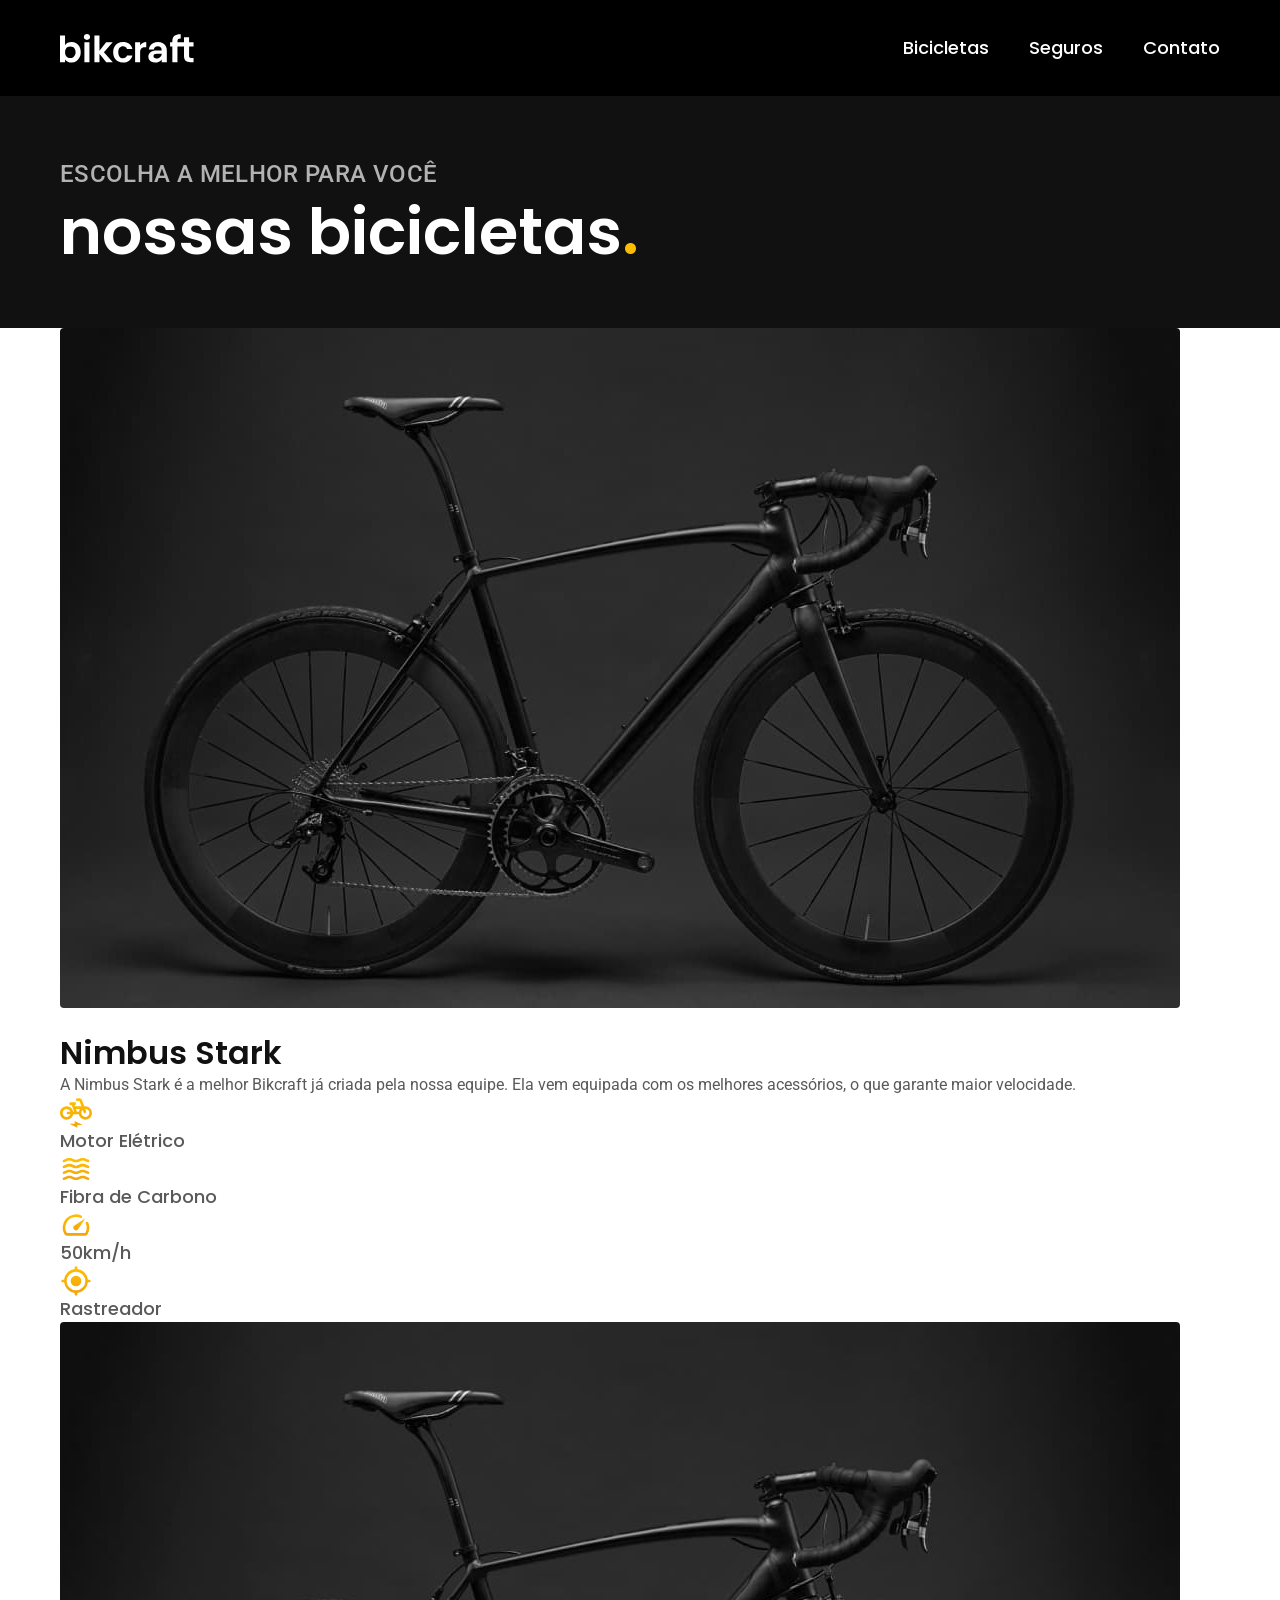
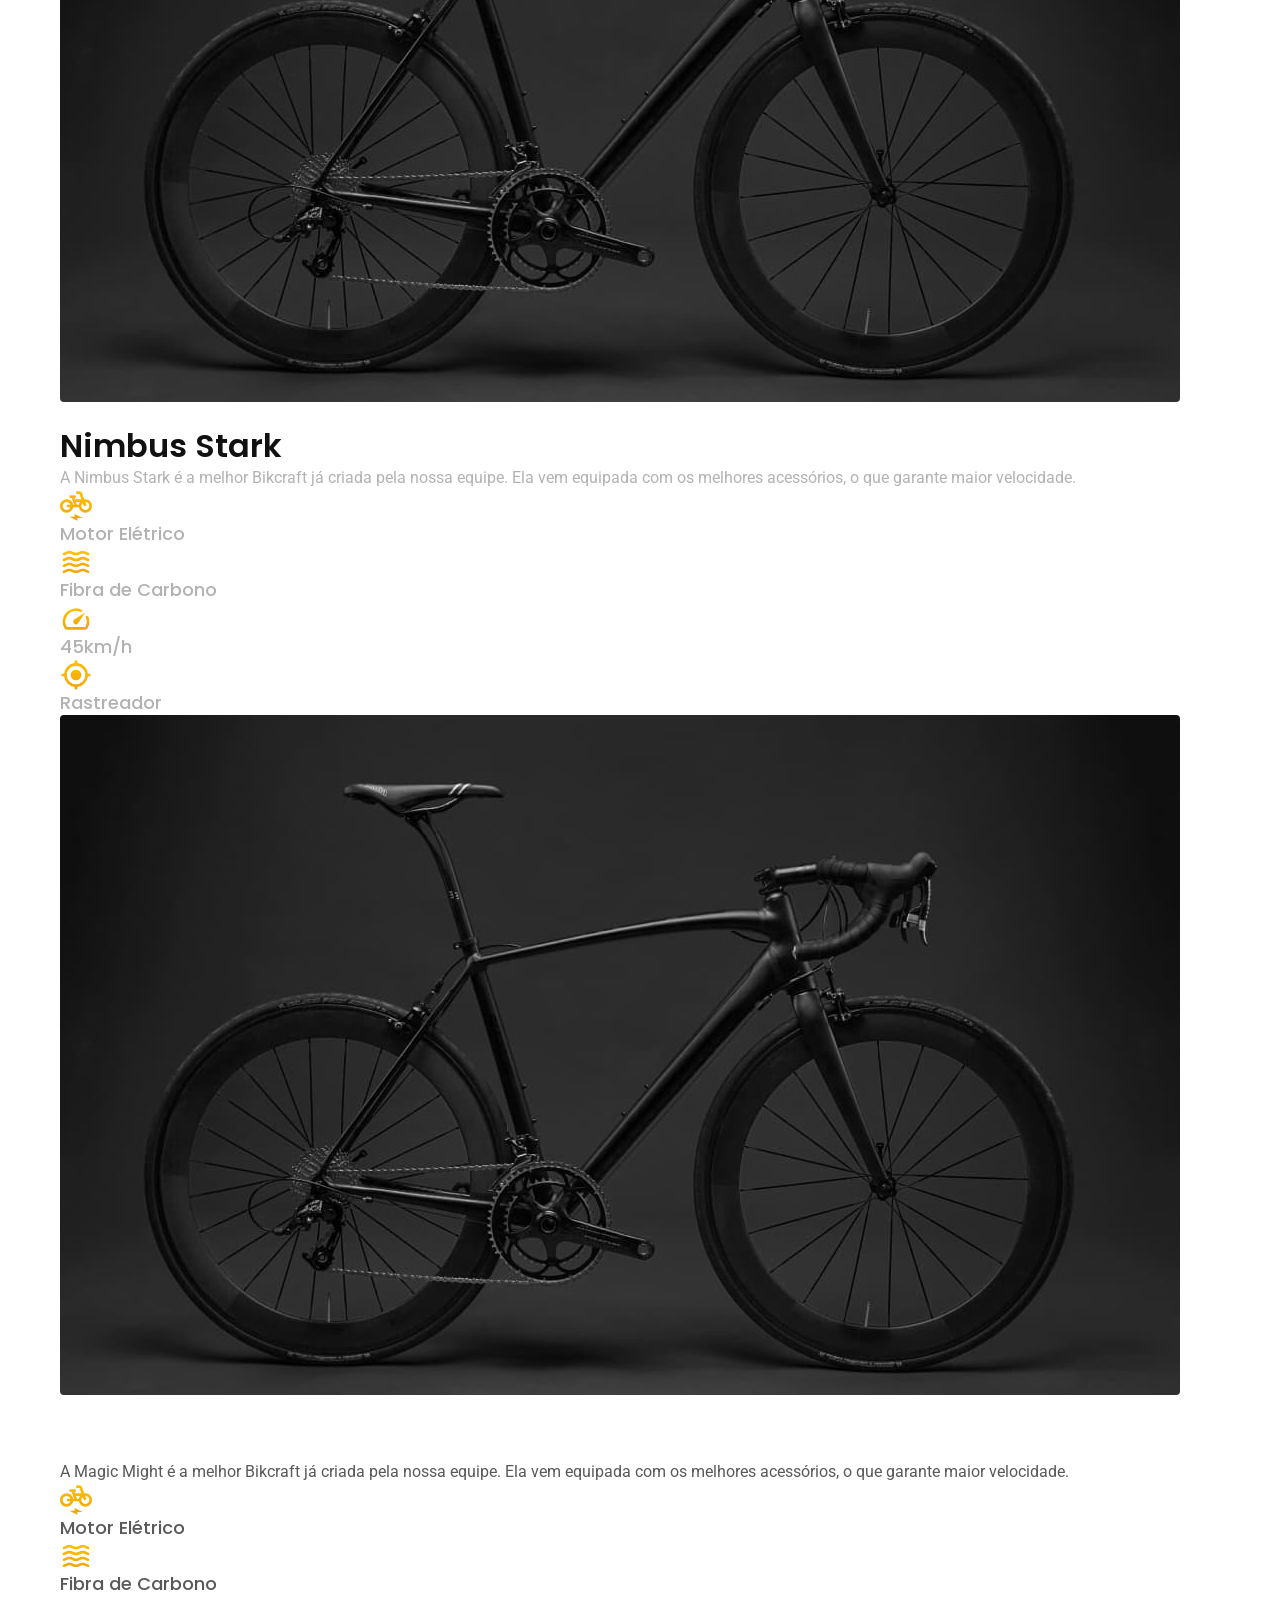
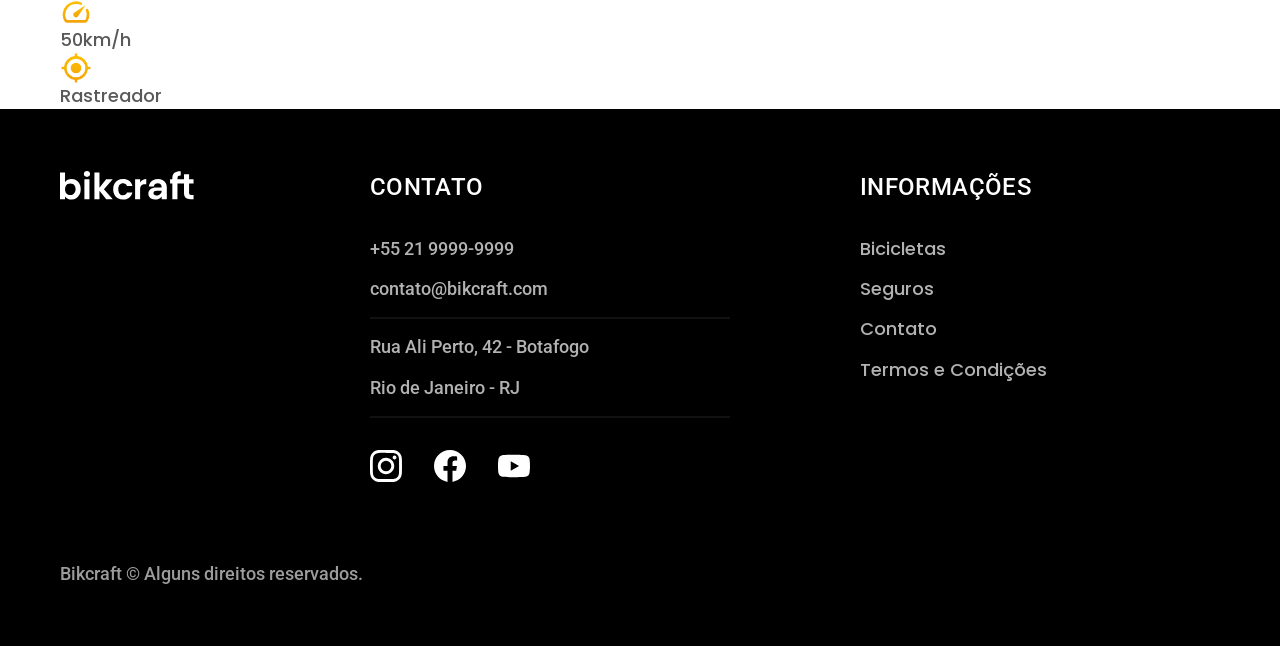
==== bicicletas.html @ 8b9e4944 "adjusted text" ====
<!DOCTYPE html>

<html lang="pt-br">

<head>
  <title>Bicicletas | Bikcraft</title>
  <meta name="viewport" content="width=device-width, initial-scale=1.0"><!-- para fazer o calculo da densidade de pixel para mobile-->
  <meta name="description" content="Bicicletas.">
  <meta charset="utf-8">
  <link rel="stylesheet" href="./css/style.css">

  <link rel="preconnect" href="https://fonts.googleapis.com">
  <link rel="preconnect" href="https://fonts.gstatic.com" crossorigin>
  <link href="https://fonts.googleapis.com/css2?family=Merriweather:ital,opsz,wght@0,18..144,900;1,18..144,900&family=Poppins:wght@400;600&family=Roboto:ital,wght@0,100..900;1,100..900&display=swap" rel="stylesheet">
</head>

<body id="bicicletas">
  <header class="header-bg">
    <div class="header container">
      <a href="./">
        <img src="./img/bikcraft.svg" alt="Bikcraft">
      </a>
      <nav aria-label="primaria">
        <ul class="header-menu font-1-m cor-0">
          <li><a href="./bicicletas.html">Bicicletas</a></li>
          <li><a href="./seguros.html">Seguros</a></li>
          <li><a href="./contato.html">Contato</a></li>
        </ul>
      </nav>
    </div>
  </header>

  <main>
    <div class="titulo-bg">
      <div class="titulo container">
        <p class="font-2-l-b cor-5">Escolha a melhor para você</p>
        <h1 class="font-1-xxl cor-0">nossas bicicletas<span class="cor-p1">.</span></h1>
      </div>
    </div>

    <div class="bicicletas-bg">
      <div class="bicicletas container">
        <div class="bicicletas-imagem">
          <img src="./img/bicicletas/nimbus.jpg" alt="Bicicleta preta">
          <span class="font-2-m cor-0">R$ 4999</span>
        </div>

        <div class="bicicletas-conteudo">
          <h2 class="font-1-xl">Nimbus Stark</h2>
          <p class="font-2-s cor-8">A Nimbus Stark é a melhor Bikcraft já criada pela nossa equipe. Ela vem equipada com os melhores acessórios, o que garante maior velocidade.</p>
          <ul class="font-1-m cor-8">
            <li><img src="./img/icones/eletrica.svg" alt="">Motor Elétrico</li>
            <li><img src="./img/icones/carbono.svg" alt="">Fibra de Carbono</li>
            <li><img src="./img/icones/velocidade.svg" alt="">50km/h</li>
            <li><img src="./img/icones/rastreador.svg" alt="">Rastreador</li>
          </ul>
        </div>
      </div>
    </div>

    <div class="bicicletas-bg">
      <div class="bicicletas container">
        <div class="bicicletas-imagem">
          <img src="./img/bicicletas/nimbus.jpg" alt="Bicicleta preta">
          <span class="font-2-m cor-0">R$ 4999</span>
        </div>

        <div class="bicicletas-conteudo">
          <h2 class="font-1-xl">Nimbus Stark</h2>
          <p class="font-2-s cor-5">A Nimbus Stark é a melhor Bikcraft já criada pela nossa equipe. Ela vem equipada com os melhores acessórios, o que garante maior velocidade.</p>
          <ul class="font-1-m cor-5">
            <li><img src="./img/icones/eletrica.svg" alt="">Motor Elétrico</li>
            <li><img src="./img/icones/carbono.svg" alt="">Fibra de Carbono</li>
            <li><img src="./img/icones/velocidade.svg" alt="">45km/h</li>
            <li><img src="./img/icones/rastreador.svg" alt="">Rastreador</li>
          </ul>
        </div>
      </div>
    </div>

    <div class="bicicletas-bg">
      <div class="bicicletas container">
        <div class="bicicletas-imagem">
          <img src="./img/bicicletas/nimbus.jpg" alt="Bicicleta preta">
          <span class="font-2-m cor-0">R$ 4999</span>
        </div>

        <div class="bicicletas-conteudo">
          <h2 class="font-1-xl cor-0">Magic Might</h2>
          <p class="font-2-s cor-8">A Magic Might é a melhor Bikcraft já criada pela nossa equipe. Ela vem equipada com os melhores acessórios, o que garante maior velocidade.</p>
          <ul class="font-1-m cor-8">
            <li><img src="./img/icones/eletrica.svg" alt="">Motor Elétrico</li>
            <li><img src="./img/icones/carbono.svg" alt="">Fibra de Carbono</li>
            <li><img src="./img/icones/velocidade.svg" alt="">50km/h</li>
            <li><img src="./img/icones/rastreador.svg" alt="">Rastreador</li>
          </ul>
        </div>
      </div>
    </div>
  </main>

  <footer class="footer-bg">
    <div class="footer container">
      <img src="./img/bikcraft.svg" alt="Bikcraft">
      <div class="footer-contato">
        <h3 class="font-2-l-b cor-0">Contato</h3>
        <ul class="font-2-m cor-5">
          <li><a href="tel:+552199999999">+55 21 9999-9999</a></li>
          <li><a href="mailto:contato@bikcraft.com">contato@bikcraft.com</a></li>
          <li>Rua Ali Perto, 42 - Botafogo</li>
          <li>Rio de Janeiro - RJ</li>
        </ul>
        <div class="footer-redes">
          <a href="./">
            <img src="./img/redes/instagram.svg" alt="instagram">
          </a>
          <a href="./">
            <img src="./img/redes/facebook.svg" alt="facebook">
          </a>
          <a href="./">
            <img src="./img/redes/youtube.svg" alt="youtube">
          </a>
        </div>
      </div>
      <div class="footer-informacoes">
        <h3 class="font-2-l-b cor-0">Informações</h3>
        <nav>
          <ul class="font-1-m cor-5">
            <li><a href="./bicicletas.html">Bicicletas</a></li>
            <li><a href="./seguros.html">Seguros</a></li>
            <li><a href="./contato.html">Contato</a></li>
            <li><a href="./termos.html">Termos e Condições</a></li>
          </ul>
        </nav>
      </div>
      <p class="footer-copy font-2-m cor-6">Bikcraft © Alguns direitos reservados.</p>
    </div>
  </footer>
</body>

</html>
---- css/style.css ----
@import "./global/global.css";
@import "./global/utility/tipografia.css";
@import "./global/utility/cores.css";
@import "./global/header.css";
@import "./global/footer.css";

@import "./global/utility/componentes.css";

@import "./home/introducao.css";
@import "./home/tecnologia.css";
@import "./home/parceiros.css";
@import "./home/depoimento.css";

@import "./bicicletas/bicicletas-lista.css";

@import "./seguros/seguros.css";

@import "./termos/termos.css";
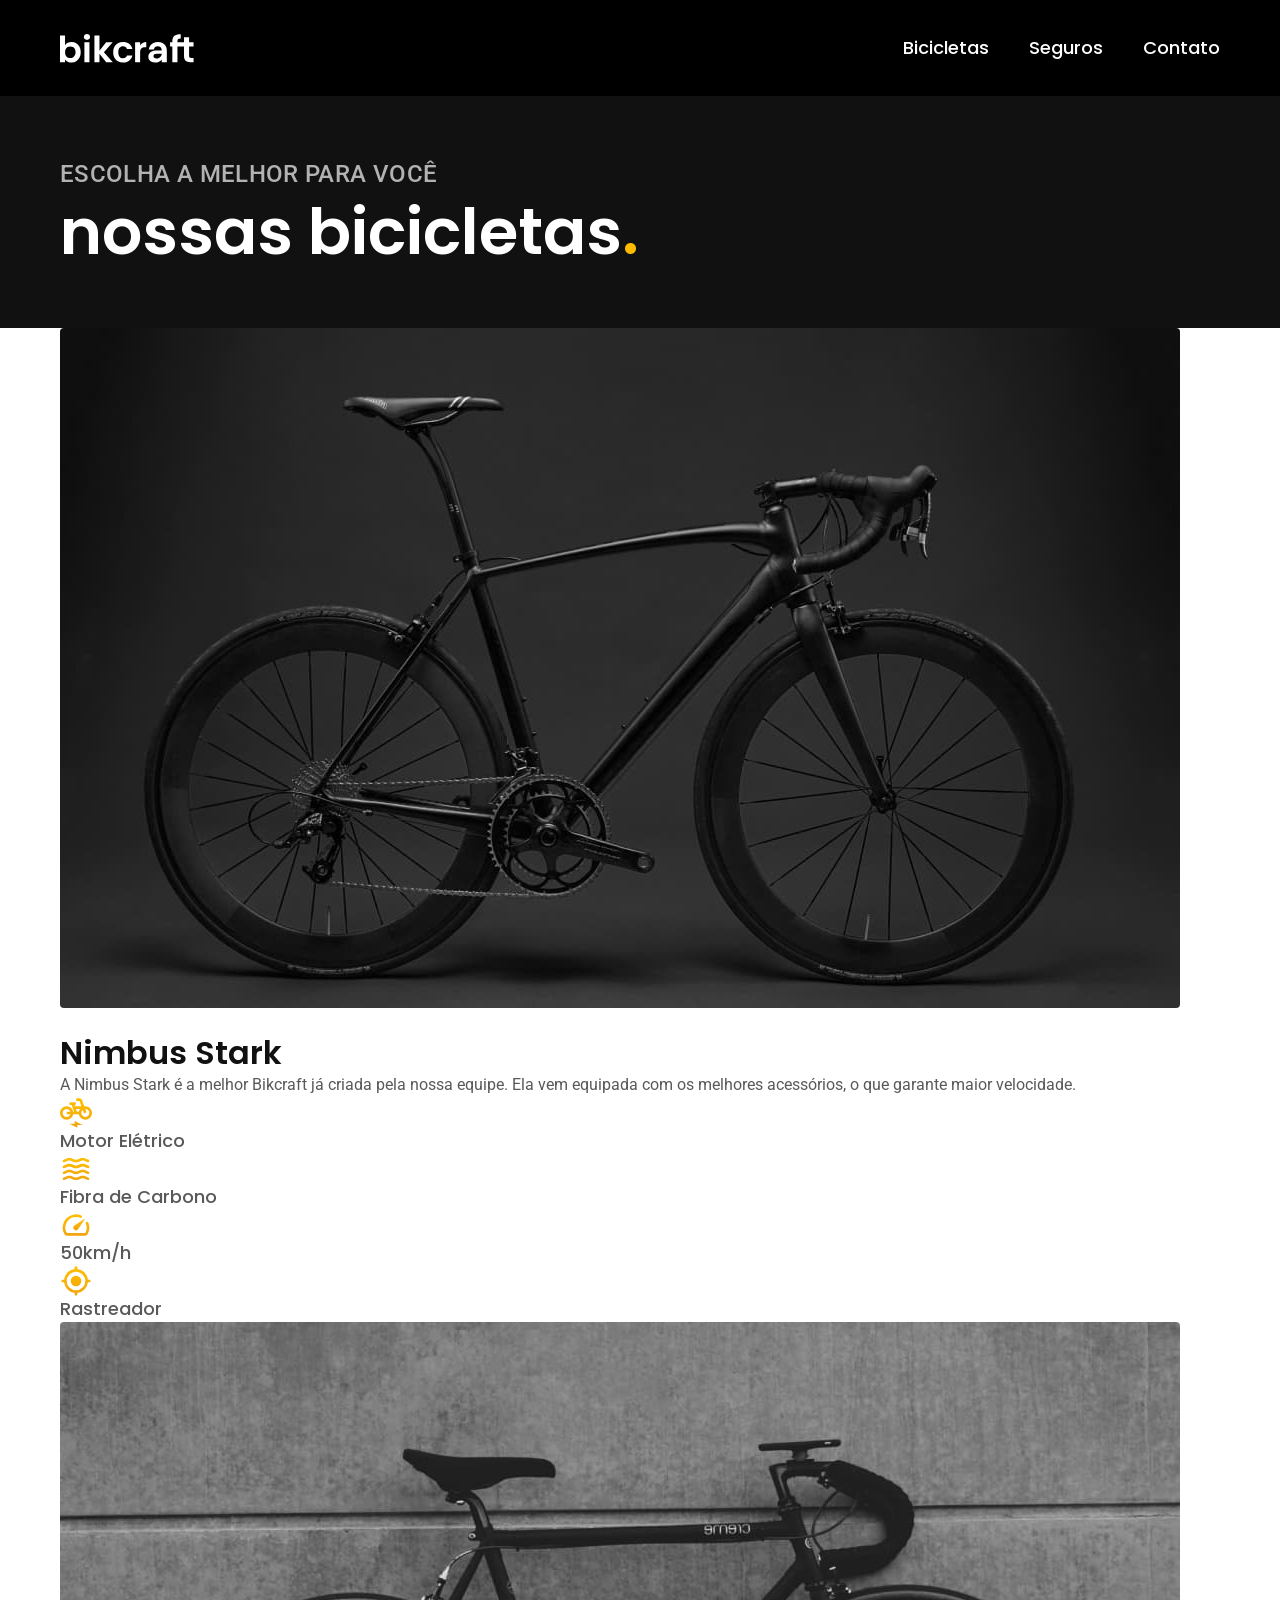
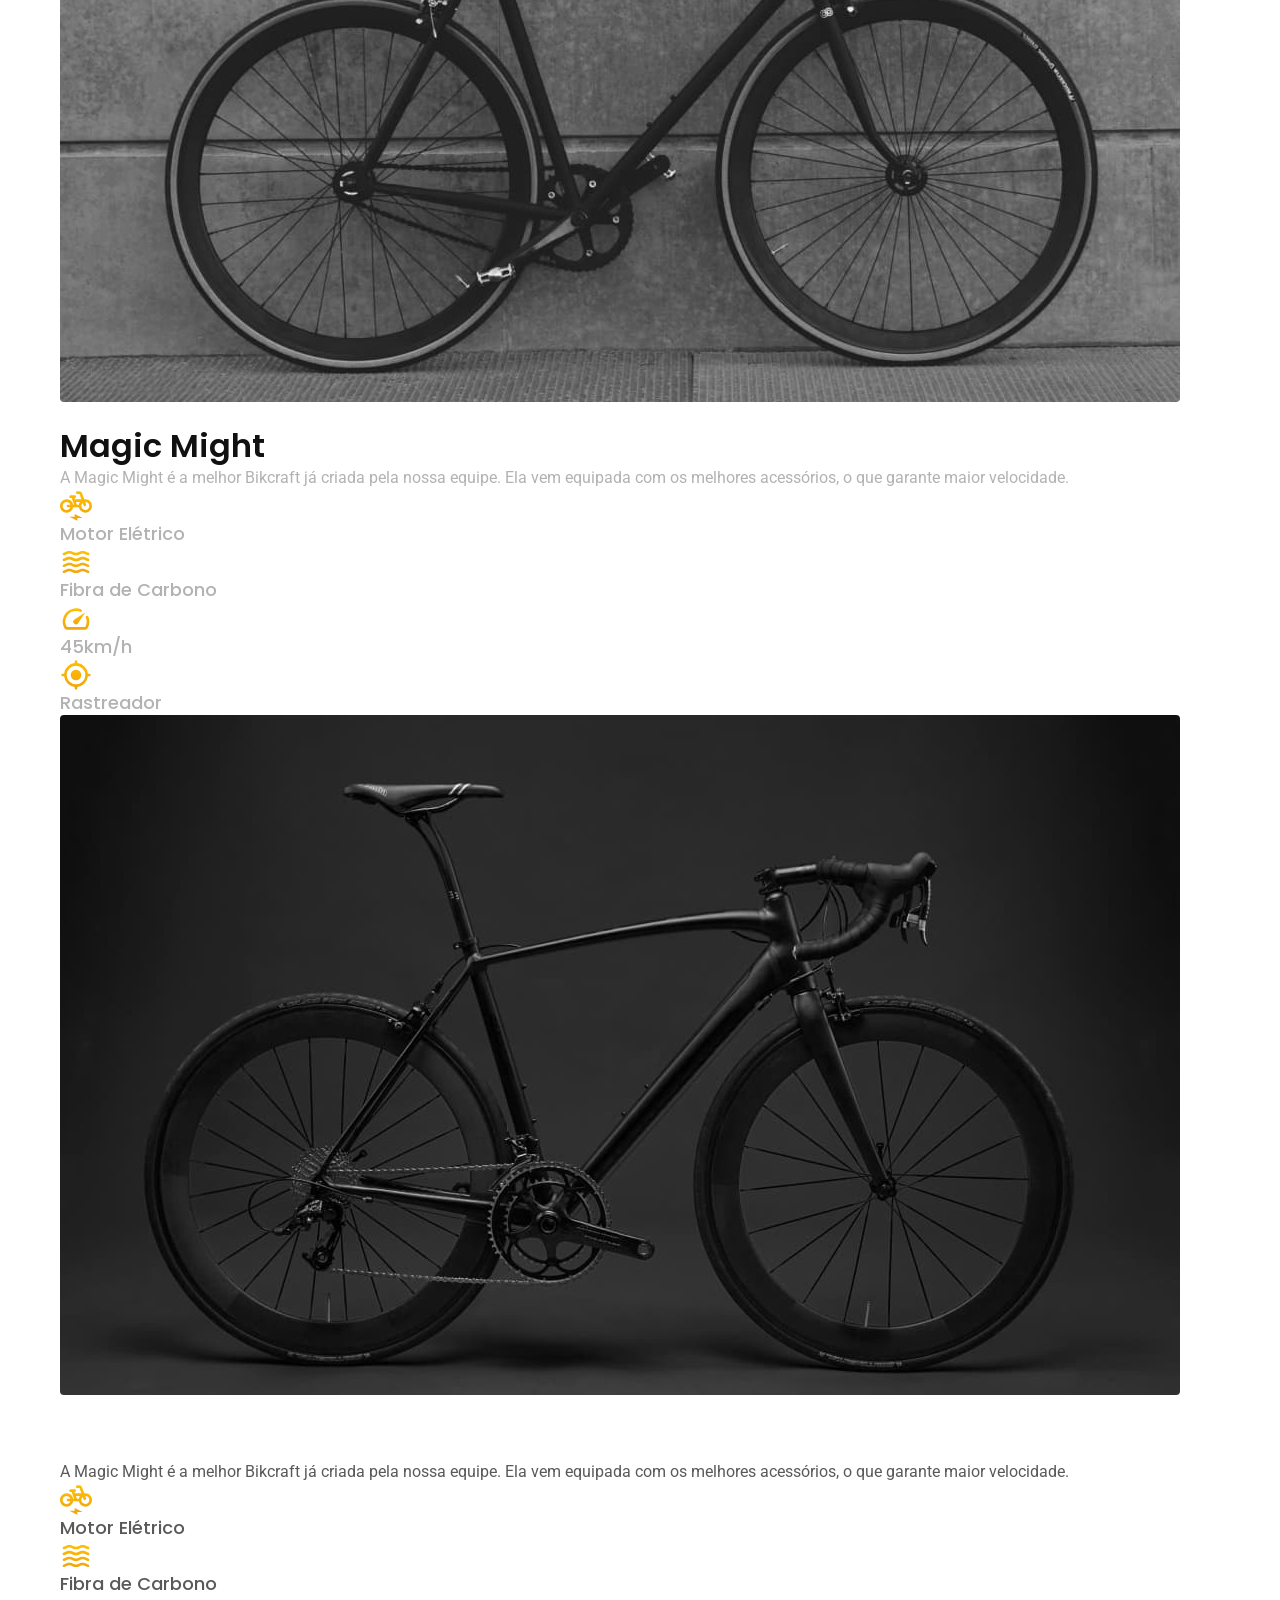
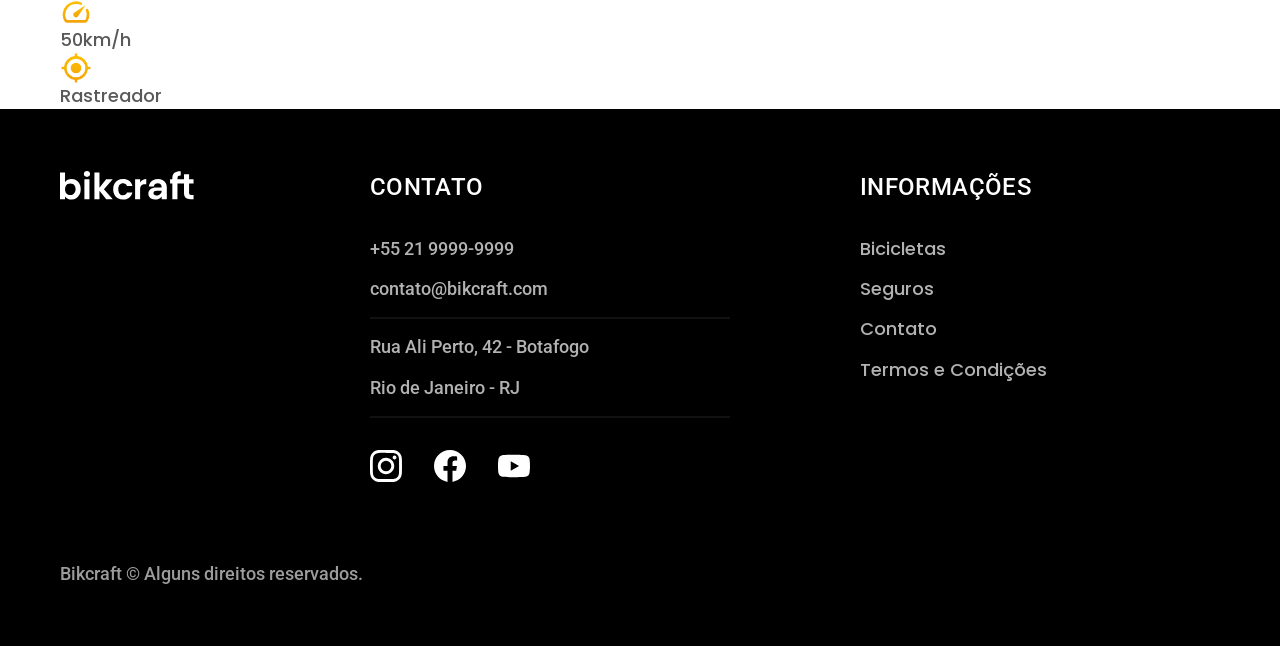
==== commit c1944427: "adjusted text" ====
--- a/bicicletas.html
+++ b/bicicletas.html
@@ -61,13 +61,13 @@
     <div class="bicicletas-bg">
       <div class="bicicletas container">
         <div class="bicicletas-imagem">
-          <img src="./img/bicicletas/nimbus.jpg" alt="Bicicleta preta">
+          <img src="./img/bicicletas/magic.jpg" alt="Bicicleta preta">
           <span class="font-2-m cor-0">R$ 4999</span>
         </div>
 
         <div class="bicicletas-conteudo">
-          <h2 class="font-1-xl">Nimbus Stark</h2>
-          <p class="font-2-s cor-5">A Nimbus Stark é a melhor Bikcraft já criada pela nossa equipe. Ela vem equipada com os melhores acessórios, o que garante maior velocidade.</p>
+          <h2 class="font-1-xl">Magic Might</h2>
+          <p class="font-2-s cor-5">A Magic Might é a melhor Bikcraft já criada pela nossa equipe. Ela vem equipada com os melhores acessórios, o que garante maior velocidade.</p>
           <ul class="font-1-m cor-5">
             <li><img src="./img/icones/eletrica.svg" alt="">Motor Elétrico</li>
             <li><img src="./img/icones/carbono.svg" alt="">Fibra de Carbono</li>
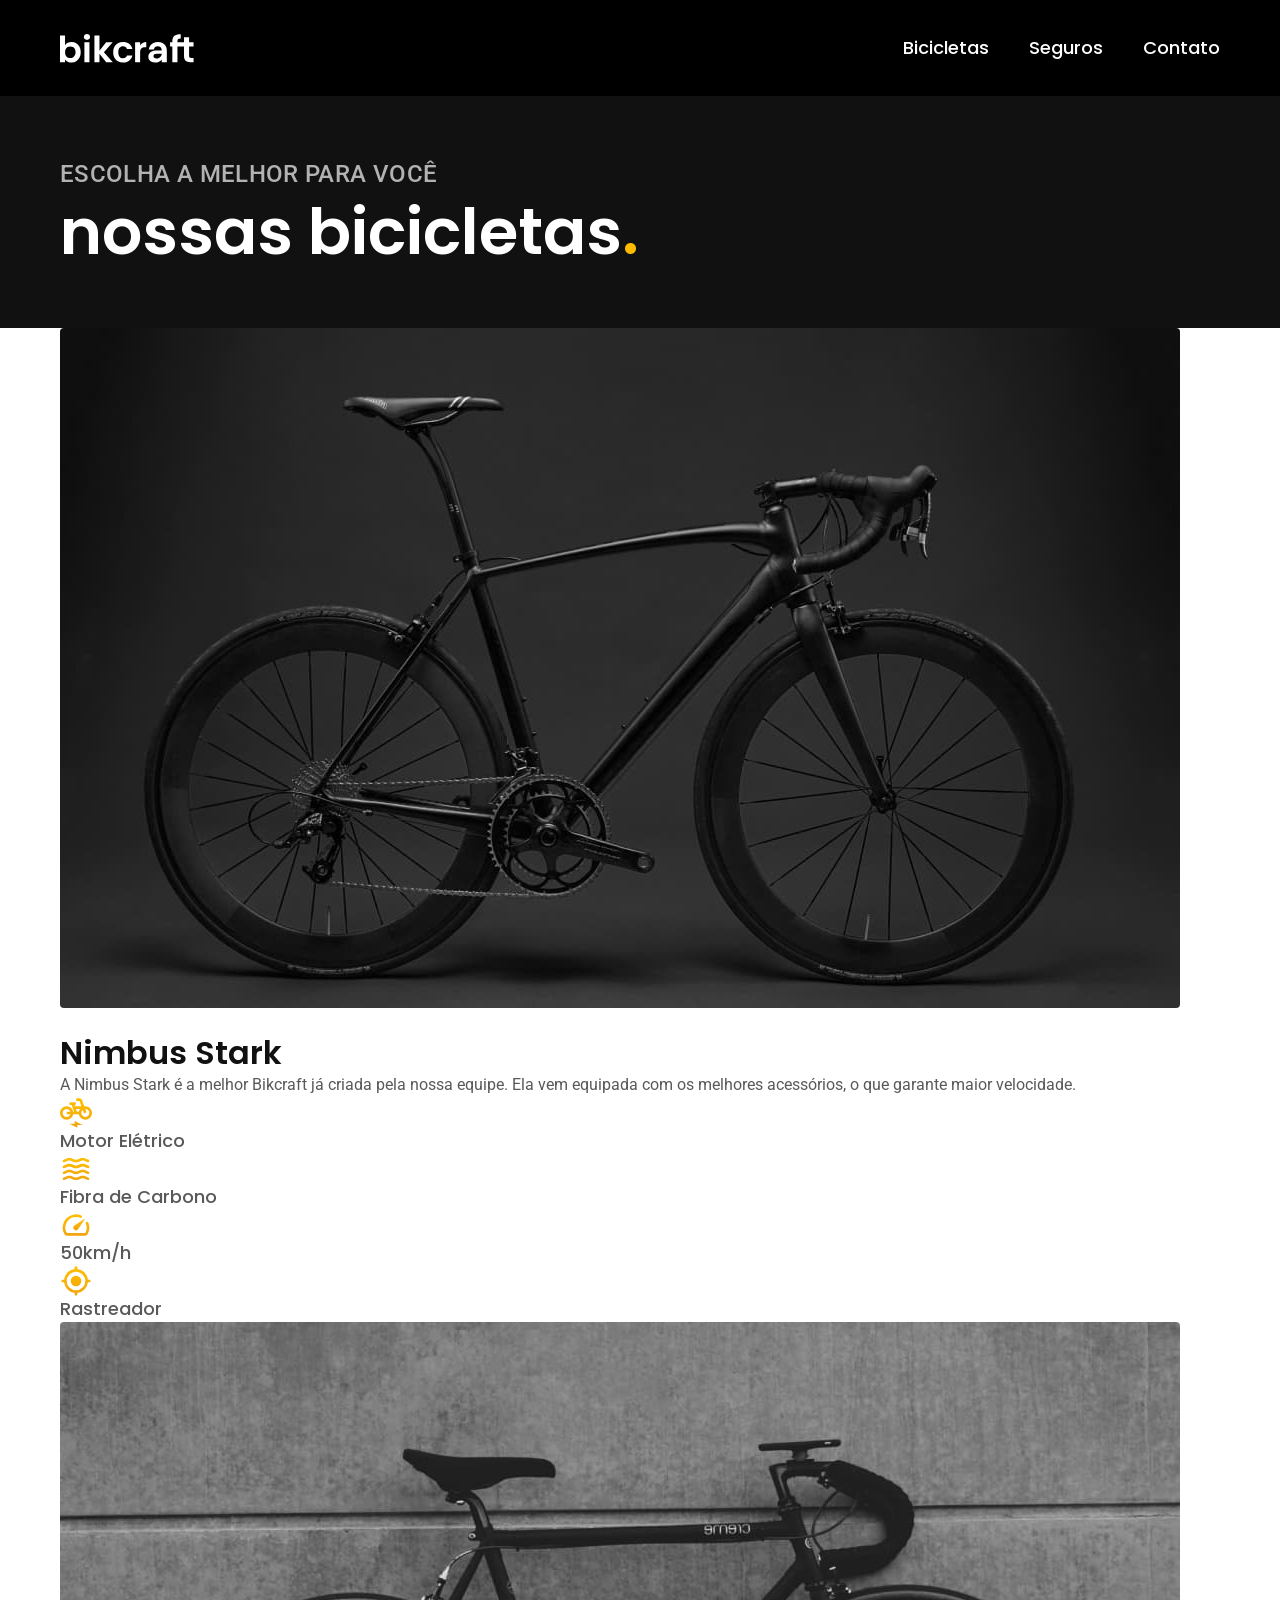
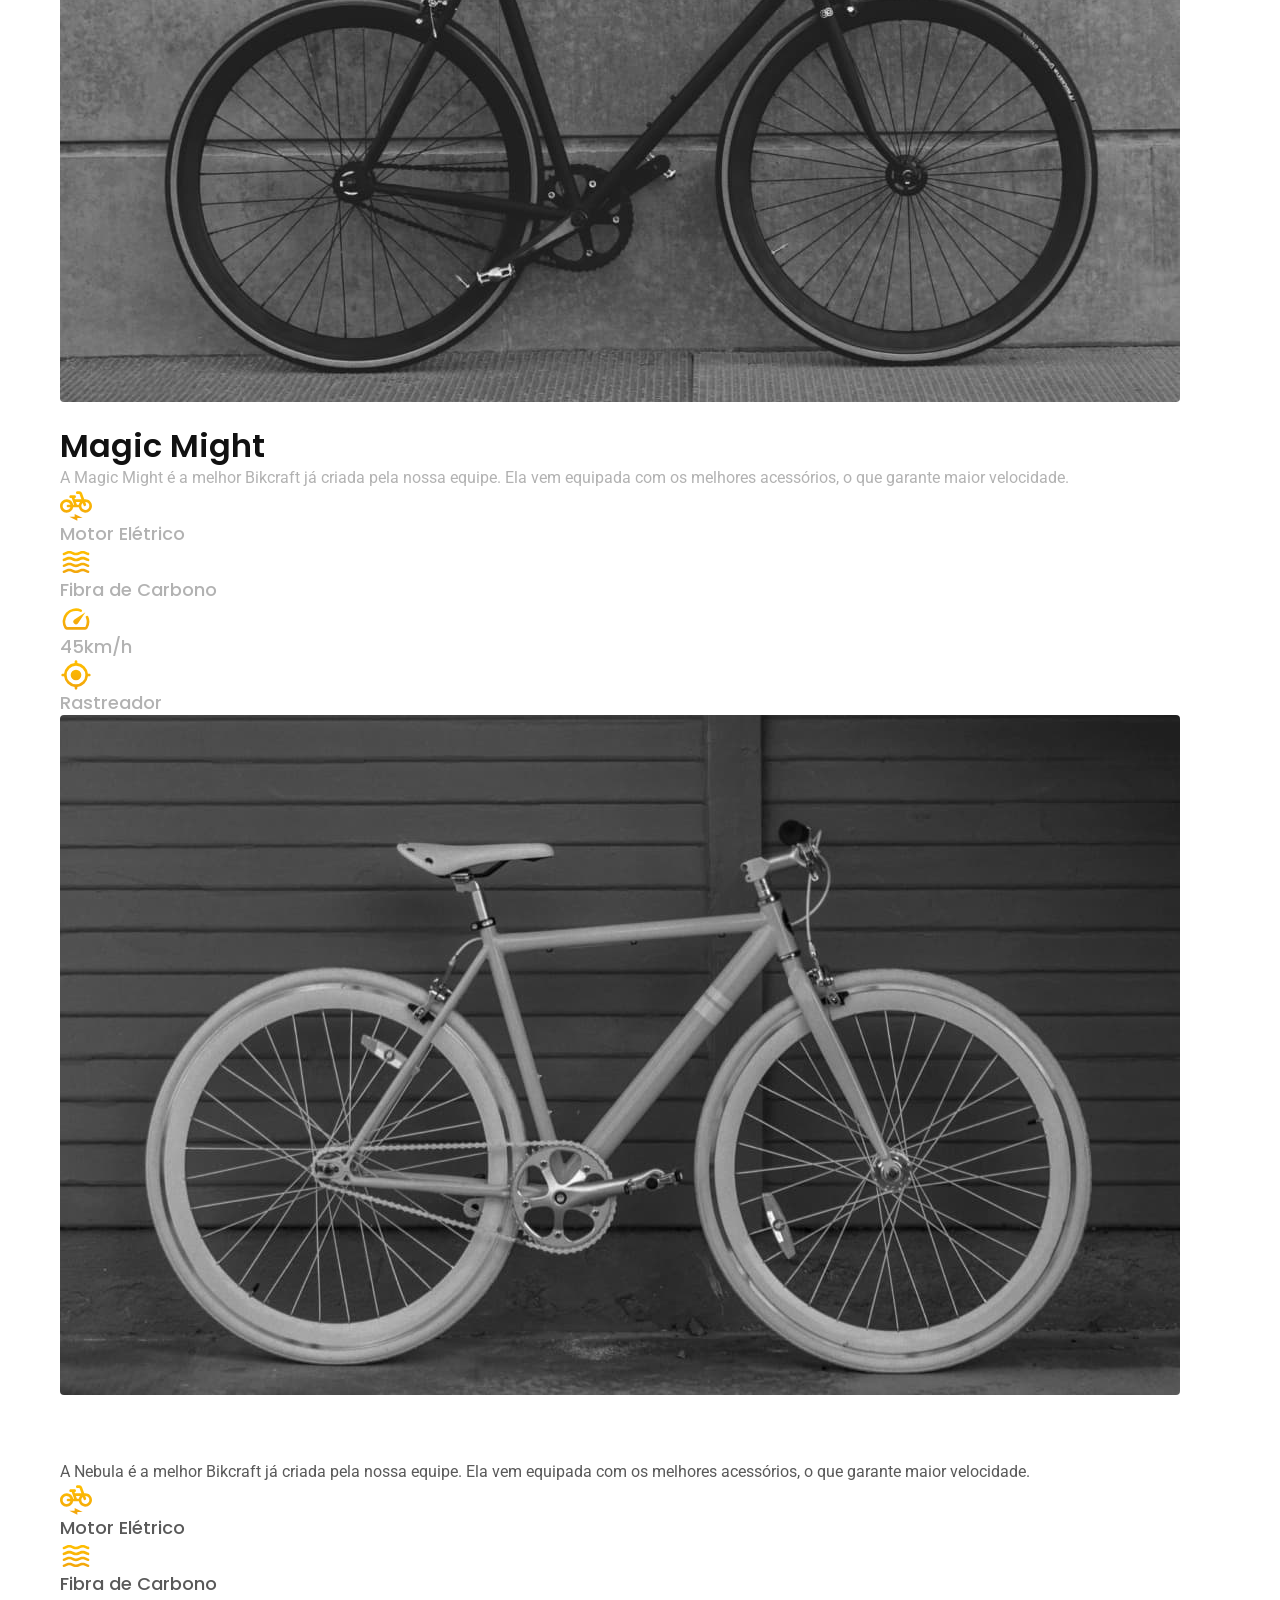
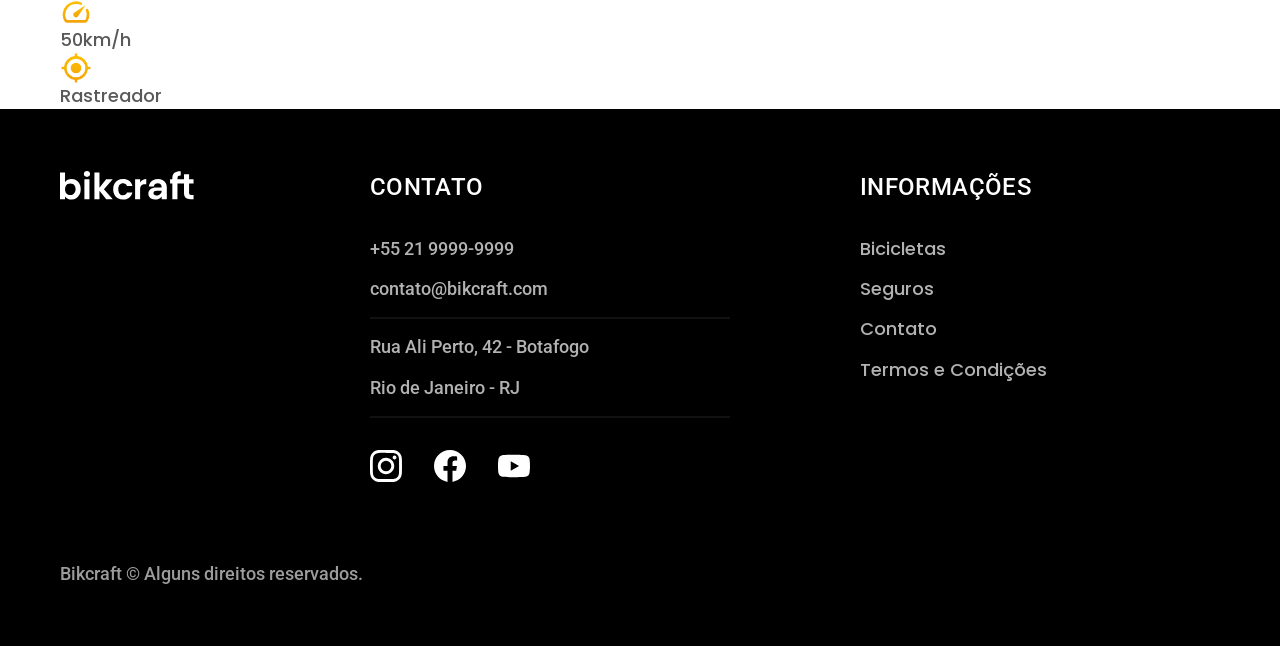
==== commit 931ca01e: "adjusted text" ====
--- a/bicicletas.html
+++ b/bicicletas.html
@@ -81,13 +81,13 @@
     <div class="bicicletas-bg">
       <div class="bicicletas container">
         <div class="bicicletas-imagem">
-          <img src="./img/bicicletas/nimbus.jpg" alt="Bicicleta preta">
+          <img src="./img/bicicletas/nebula.jpg" alt="Bicicleta preta">
           <span class="font-2-m cor-0">R$ 4999</span>
         </div>
 
         <div class="bicicletas-conteudo">
-          <h2 class="font-1-xl cor-0">Magic Might</h2>
-          <p class="font-2-s cor-8">A Magic Might é a melhor Bikcraft já criada pela nossa equipe. Ela vem equipada com os melhores acessórios, o que garante maior velocidade.</p>
+          <h2 class="font-1-xl cor-0">Nebula</h2>
+          <p class="font-2-s cor-8">A Nebula é a melhor Bikcraft já criada pela nossa equipe. Ela vem equipada com os melhores acessórios, o que garante maior velocidade.</p>
           <ul class="font-1-m cor-8">
             <li><img src="./img/icones/eletrica.svg" alt="">Motor Elétrico</li>
             <li><img src="./img/icones/carbono.svg" alt="">Fibra de Carbono</li>
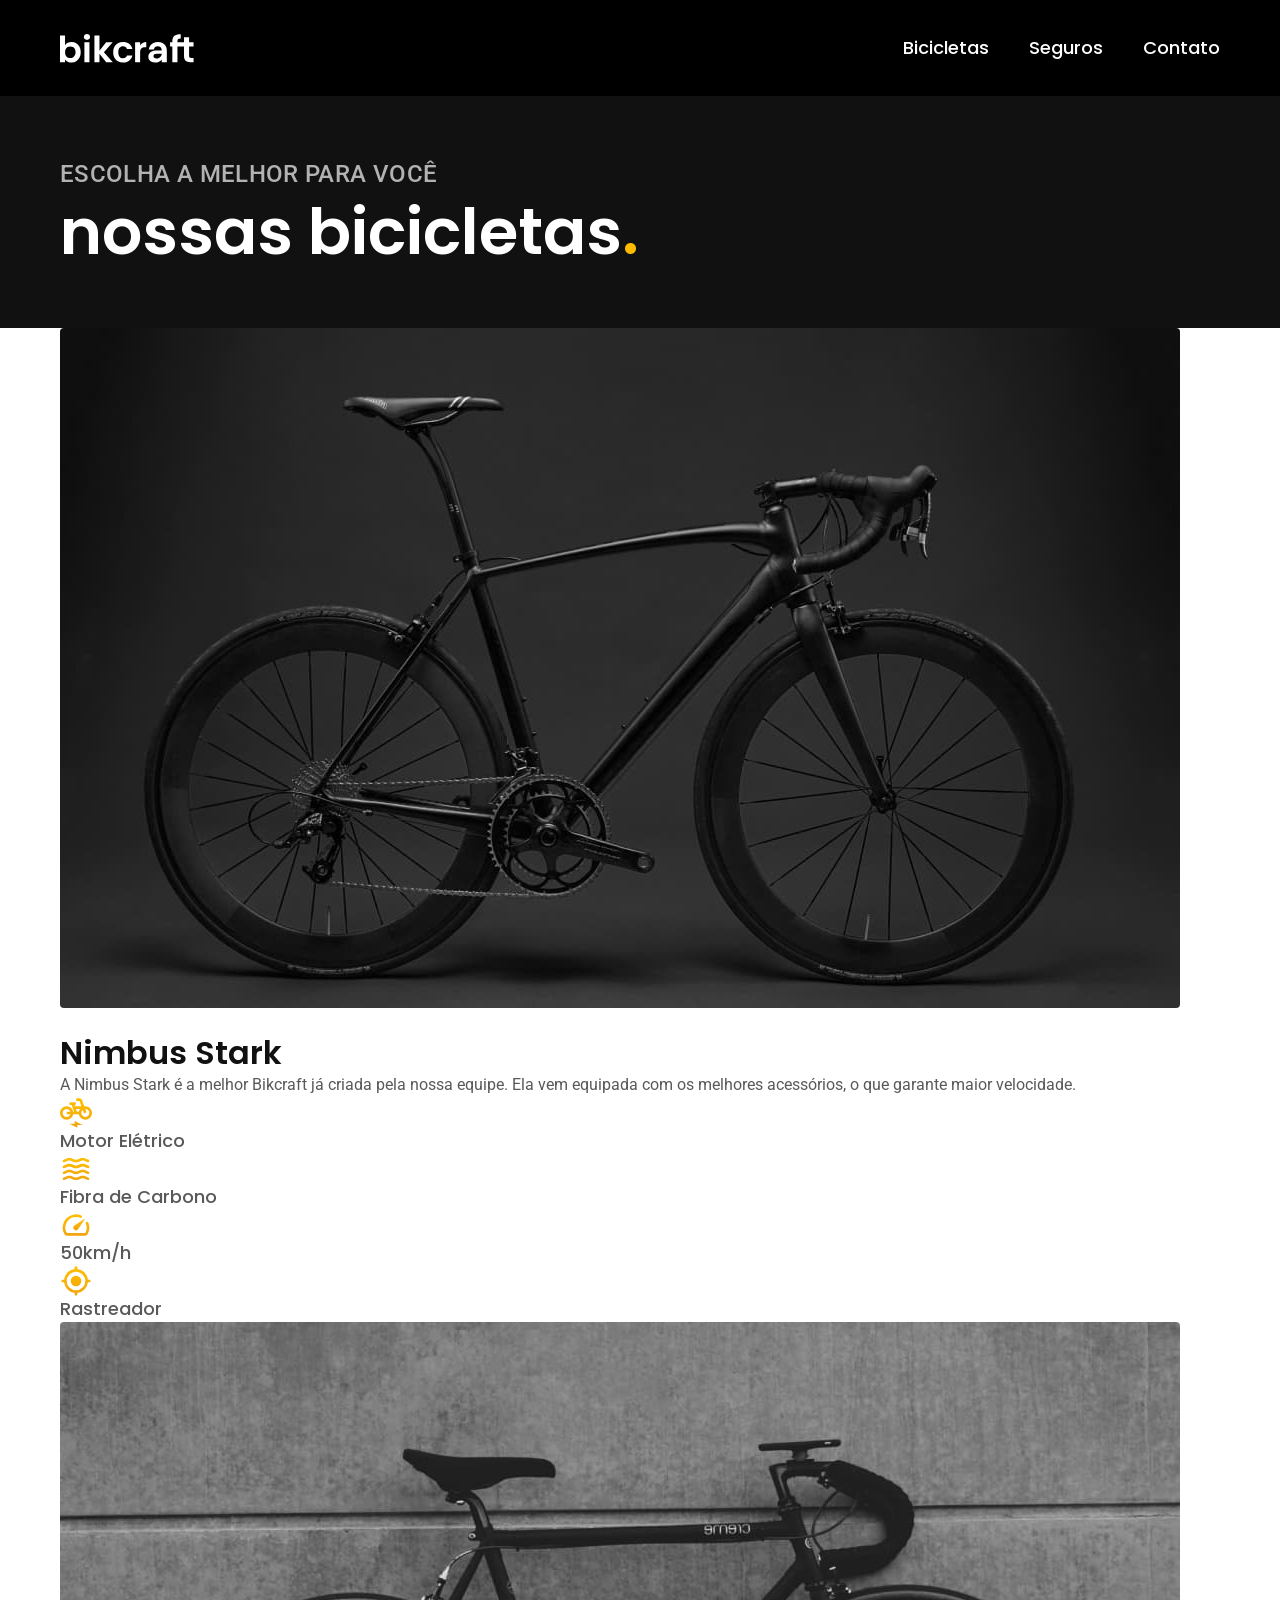
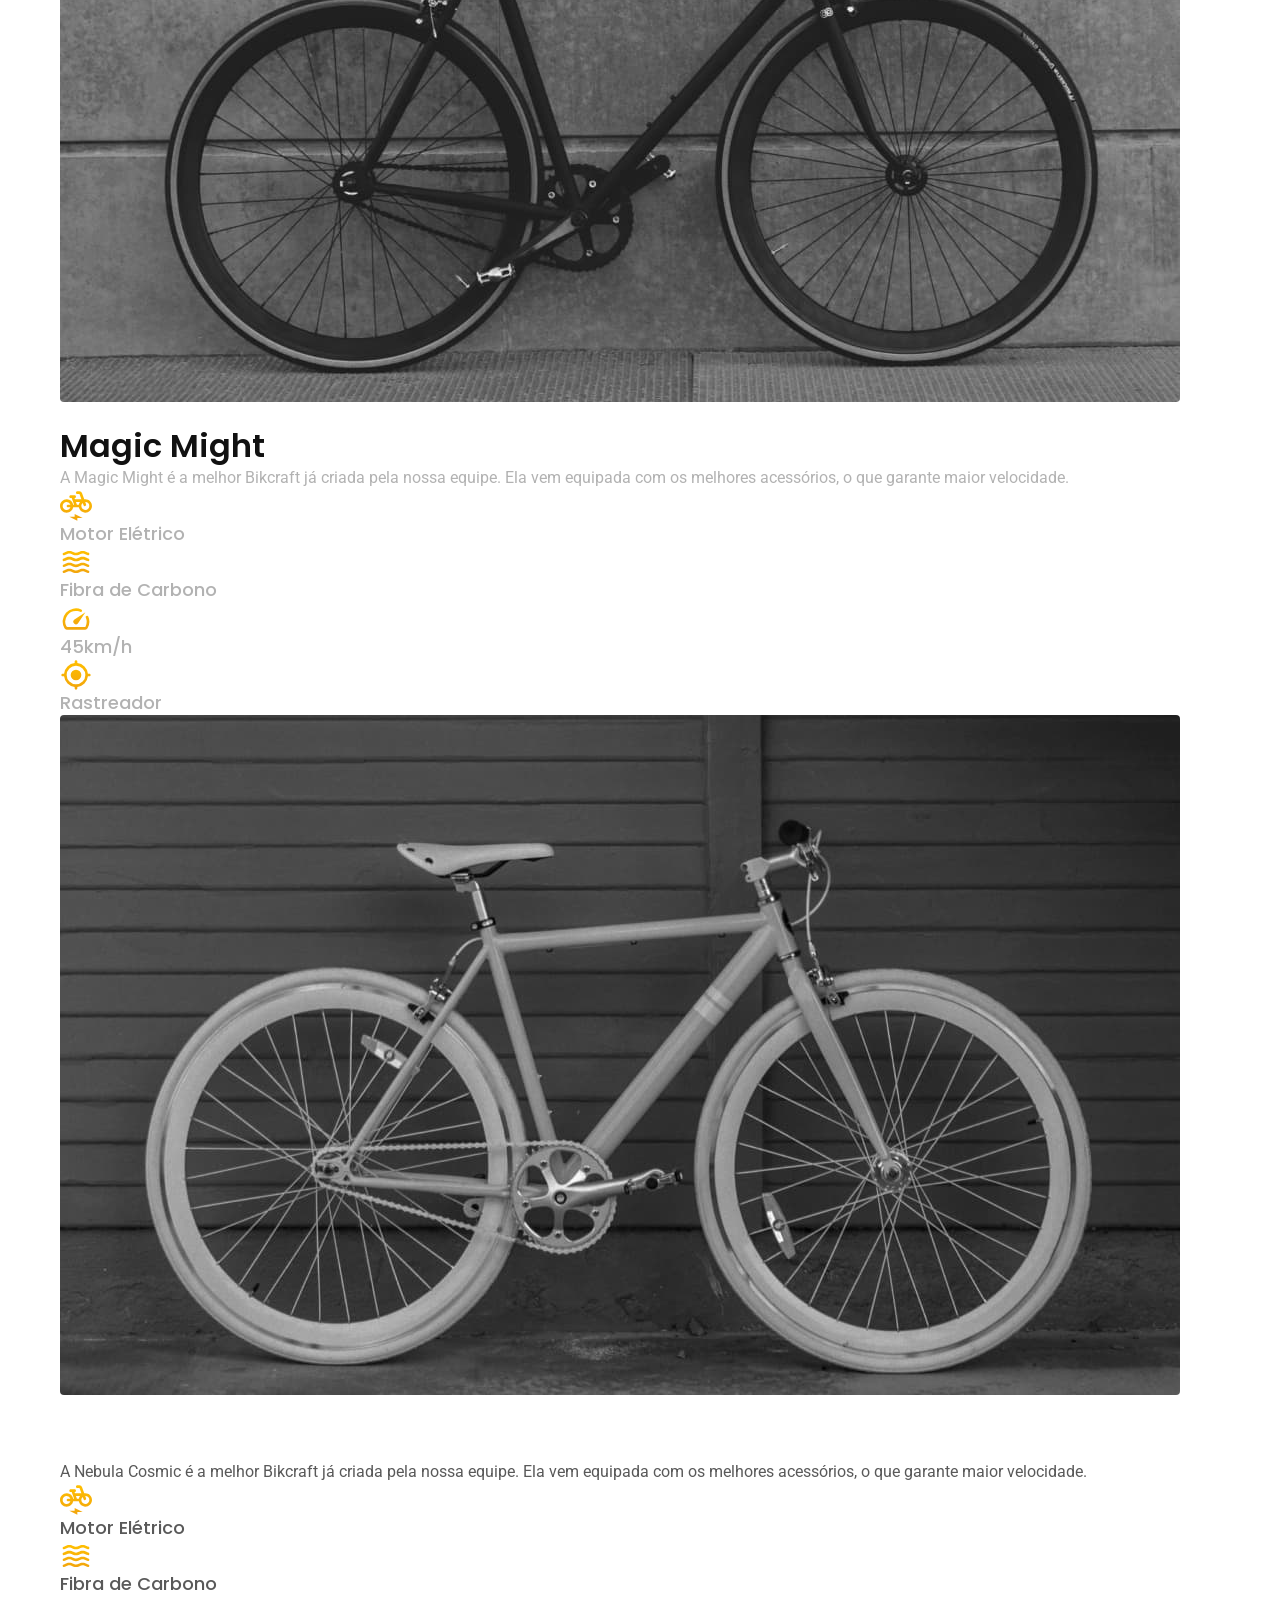
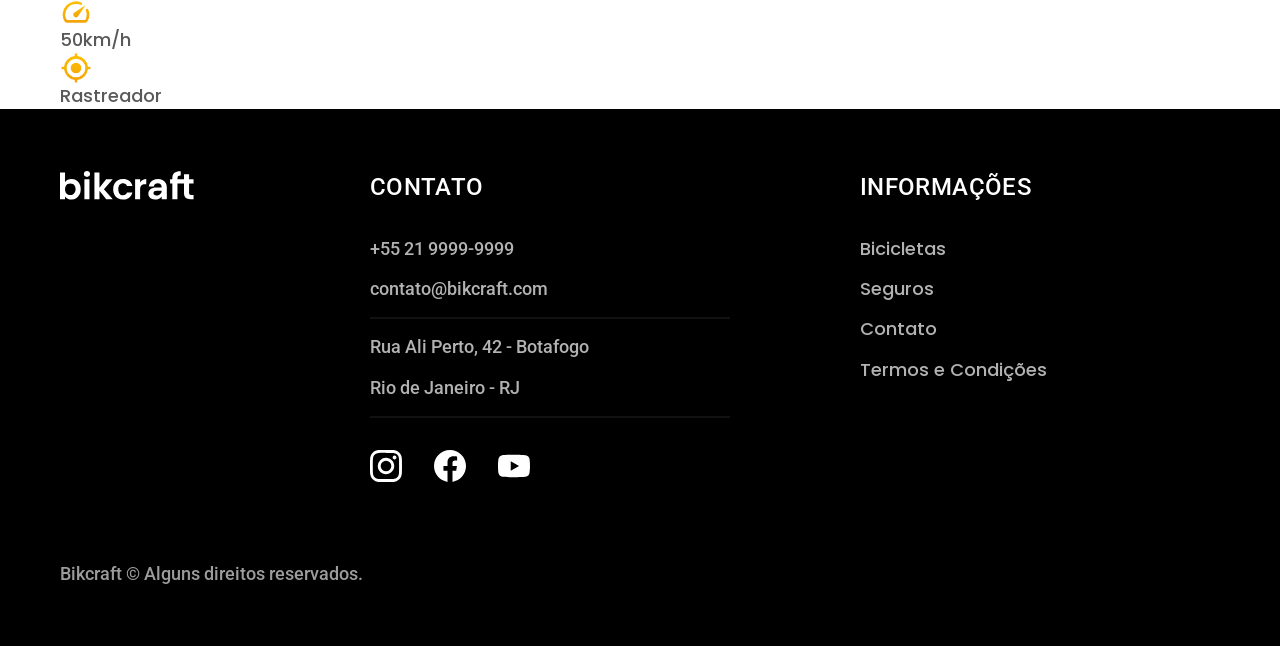
==== commit fa2c3927: "added cosmic on name" ====
--- a/bicicletas.html
+++ b/bicicletas.html
@@ -86,8 +86,8 @@
         </div>
 
         <div class="bicicletas-conteudo">
-          <h2 class="font-1-xl cor-0">Nebula</h2>
-          <p class="font-2-s cor-8">A Nebula é a melhor Bikcraft já criada pela nossa equipe. Ela vem equipada com os melhores acessórios, o que garante maior velocidade.</p>
+          <h2 class="font-1-xl cor-0">Nebula Cosmic</h2>
+          <p class="font-2-s cor-8">A Nebula Cosmic é a melhor Bikcraft já criada pela nossa equipe. Ela vem equipada com os melhores acessórios, o que garante maior velocidade.</p>
           <ul class="font-1-m cor-8">
             <li><img src="./img/icones/eletrica.svg" alt="">Motor Elétrico</li>
             <li><img src="./img/icones/carbono.svg" alt="">Fibra de Carbono</li>
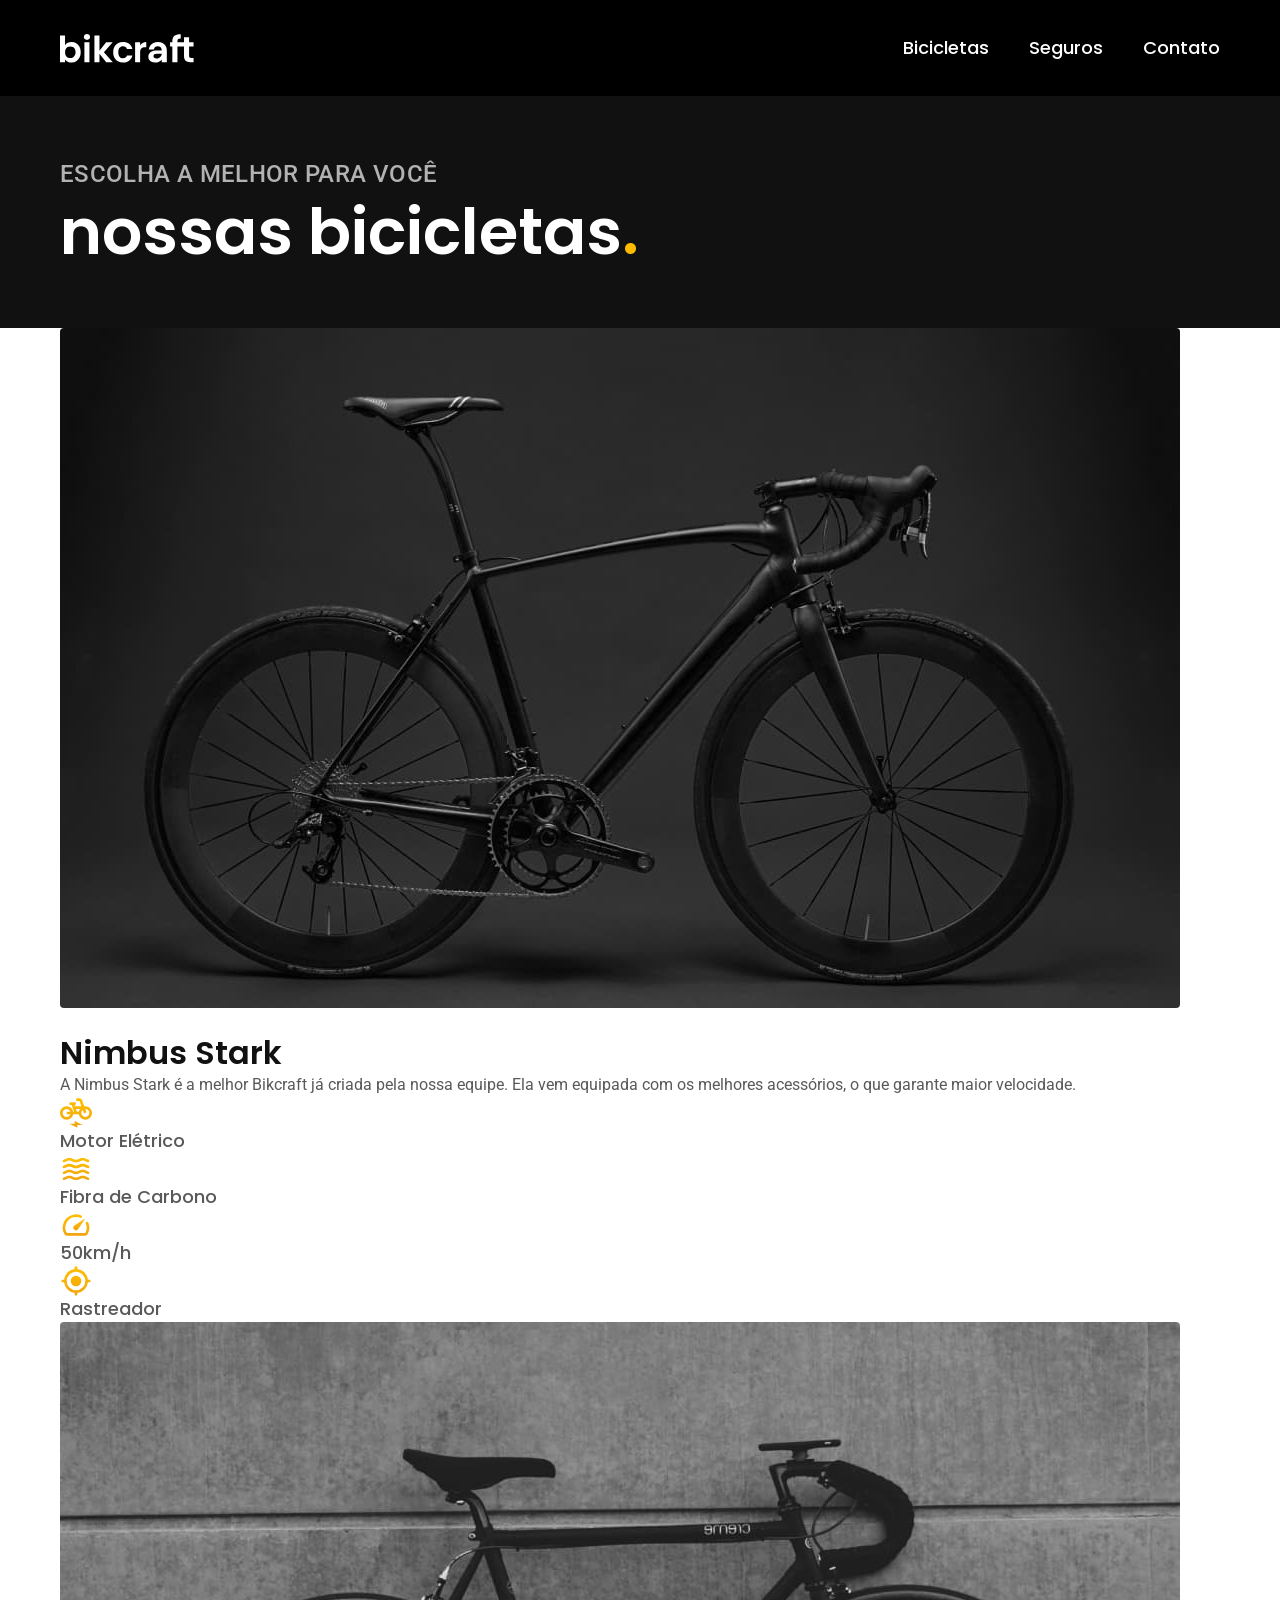
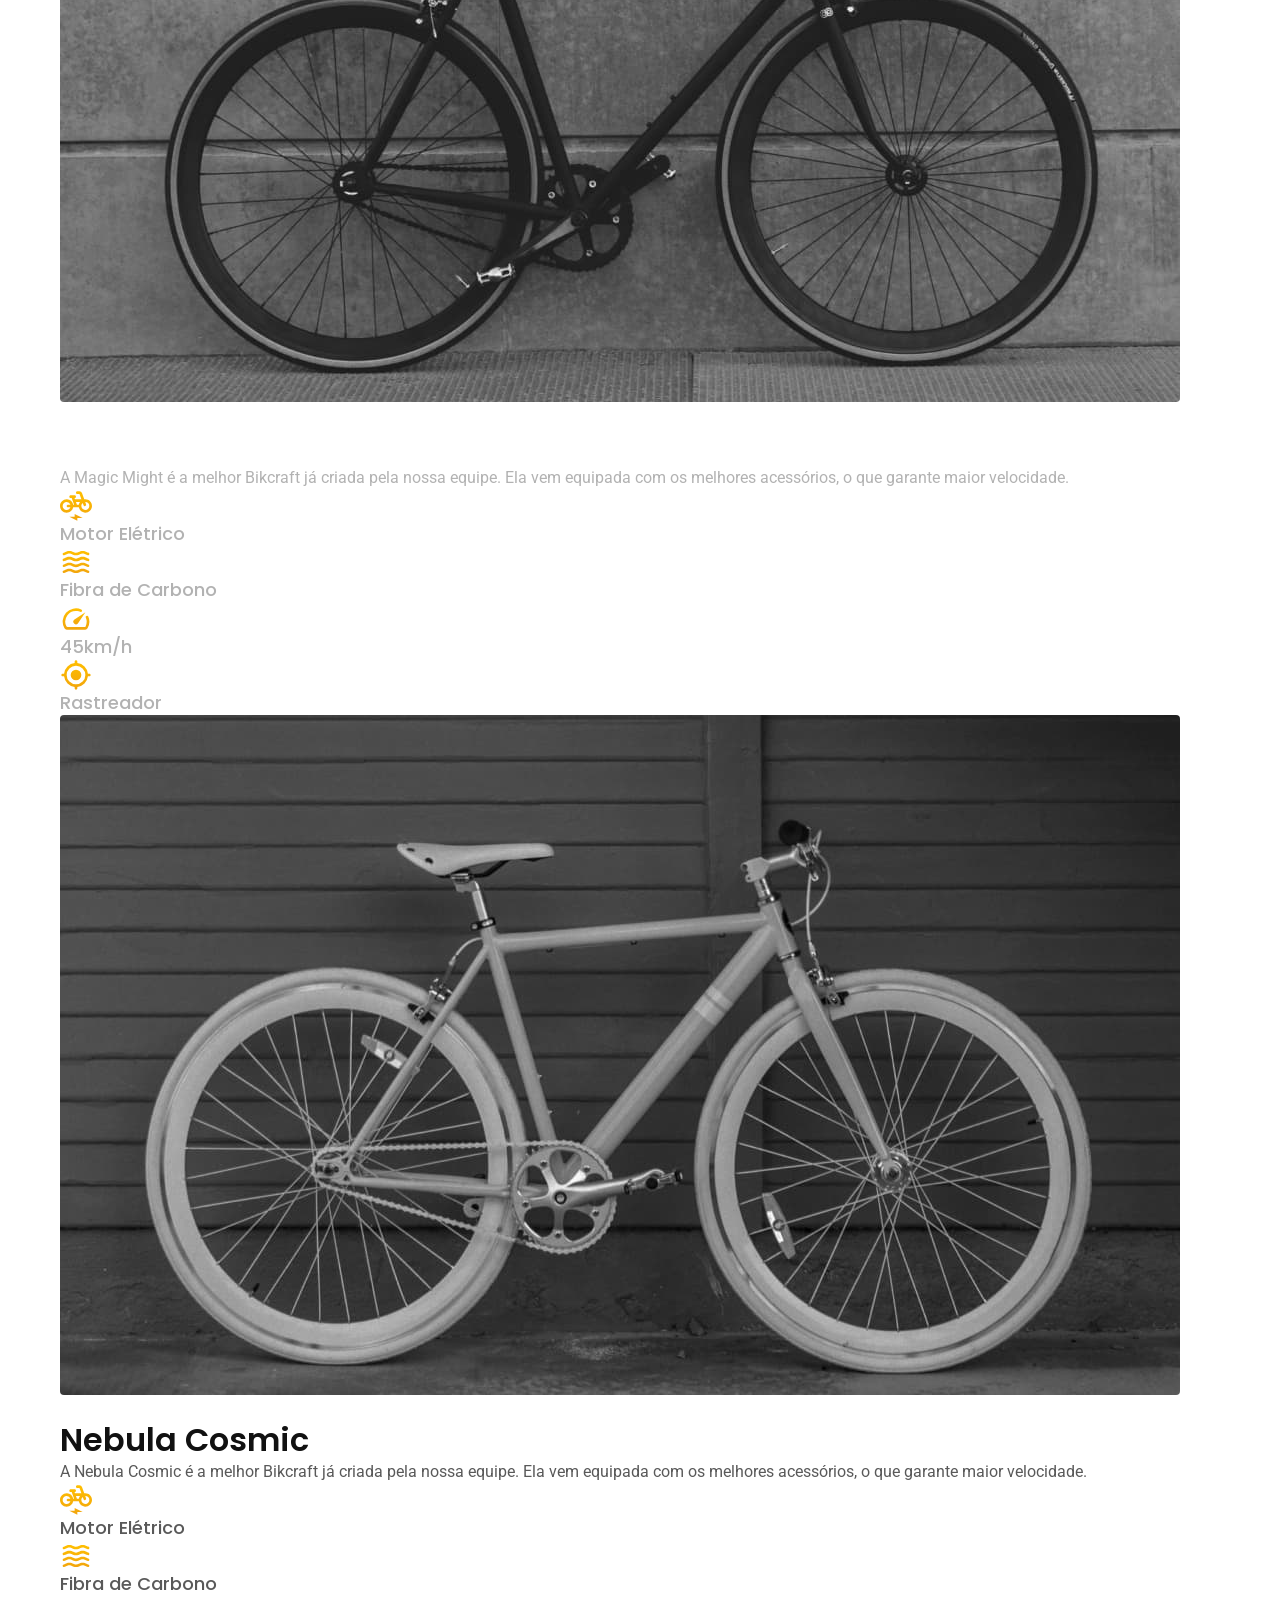
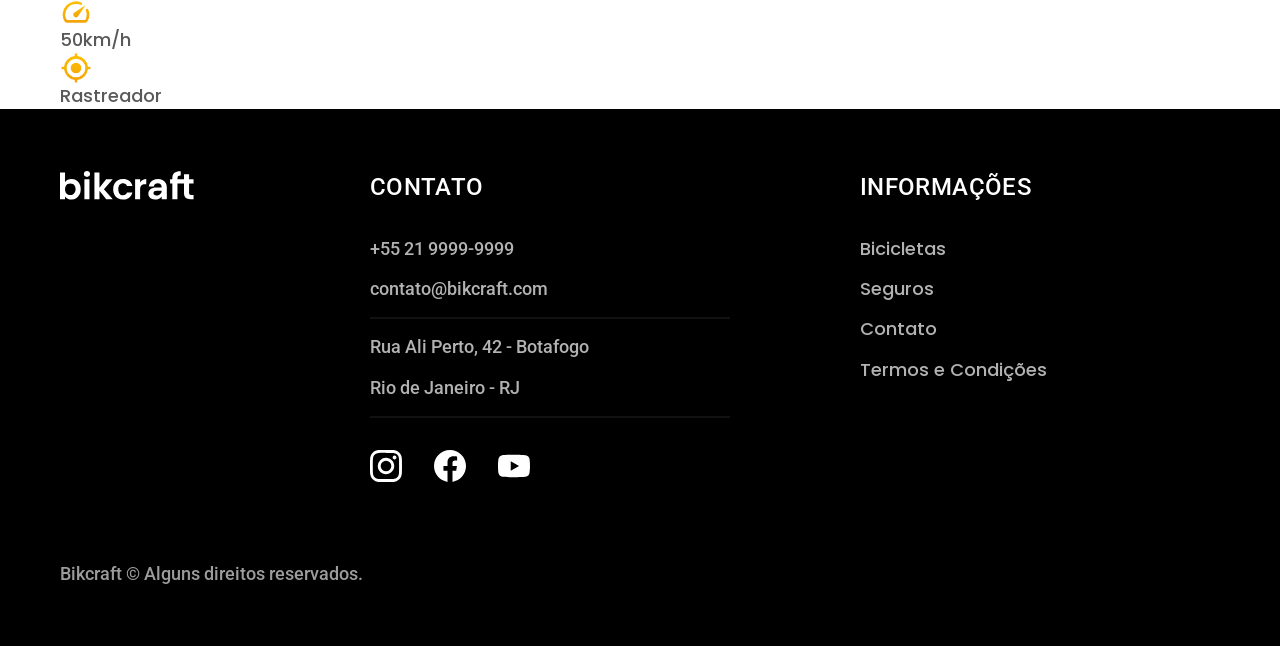
==== commit 05cd17a6: "created html structure" ====
--- a/bicicletas.html
+++ b/bicicletas.html
@@ -62,11 +62,11 @@
       <div class="bicicletas container">
         <div class="bicicletas-imagem">
           <img src="./img/bicicletas/magic.jpg" alt="Bicicleta preta">
-          <span class="font-2-m cor-0">R$ 4999</span>
+          <span class="font-2-m cor-0">R$ 2499</span>
         </div>
 
         <div class="bicicletas-conteudo">
-          <h2 class="font-1-xl">Magic Might</h2>
+          <h2 class="font-1-xl cor-0">Magic Might</h2>
           <p class="font-2-s cor-5">A Magic Might é a melhor Bikcraft já criada pela nossa equipe. Ela vem equipada com os melhores acessórios, o que garante maior velocidade.</p>
           <ul class="font-1-m cor-5">
             <li><img src="./img/icones/eletrica.svg" alt="">Motor Elétrico</li>
@@ -82,11 +82,11 @@
       <div class="bicicletas container">
         <div class="bicicletas-imagem">
           <img src="./img/bicicletas/nebula.jpg" alt="Bicicleta preta">
-          <span class="font-2-m cor-0">R$ 4999</span>
+          <span class="font-2-m cor-0">R$ 3999</span>
         </div>
 
         <div class="bicicletas-conteudo">
-          <h2 class="font-1-xl cor-0">Nebula Cosmic</h2>
+          <h2 class="font-1-xl">Nebula Cosmic</h2>
           <p class="font-2-s cor-8">A Nebula Cosmic é a melhor Bikcraft já criada pela nossa equipe. Ela vem equipada com os melhores acessórios, o que garante maior velocidade.</p>
           <ul class="font-1-m cor-8">
             <li><img src="./img/icones/eletrica.svg" alt="">Motor Elétrico</li>
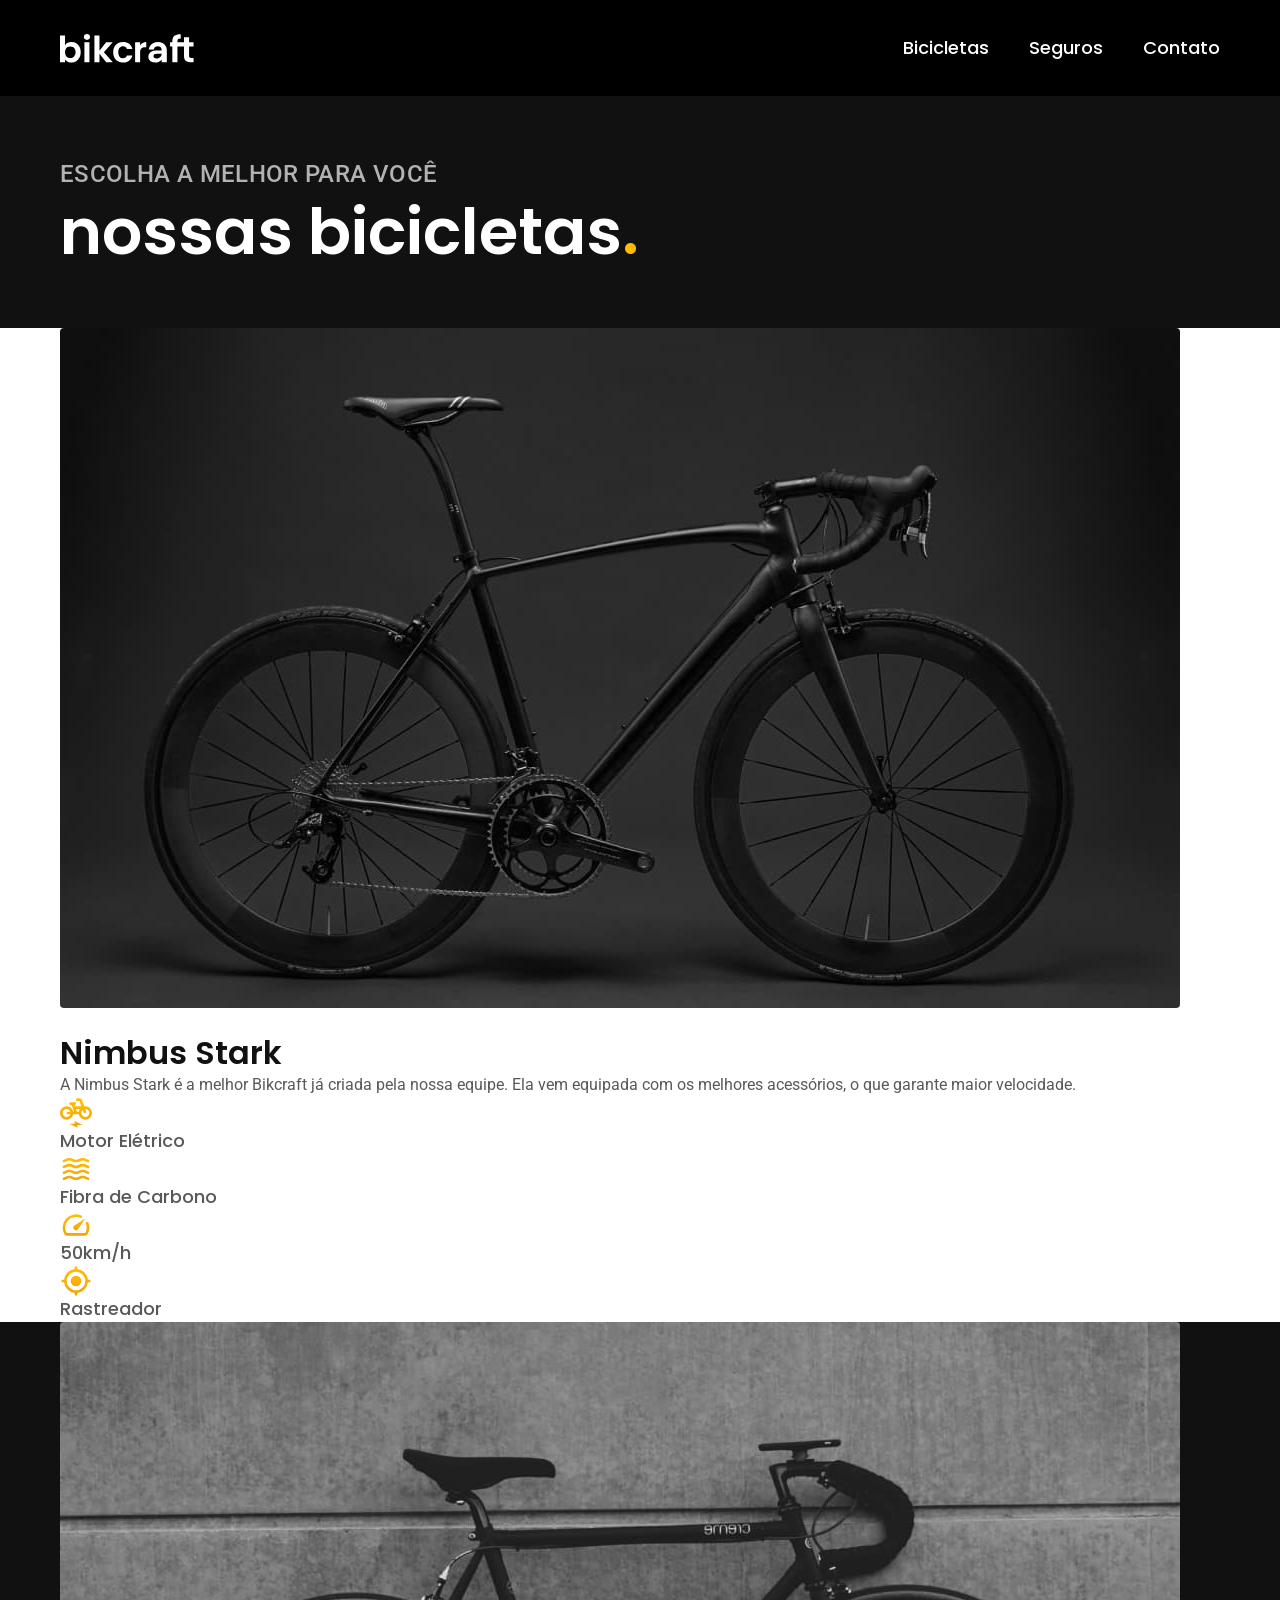
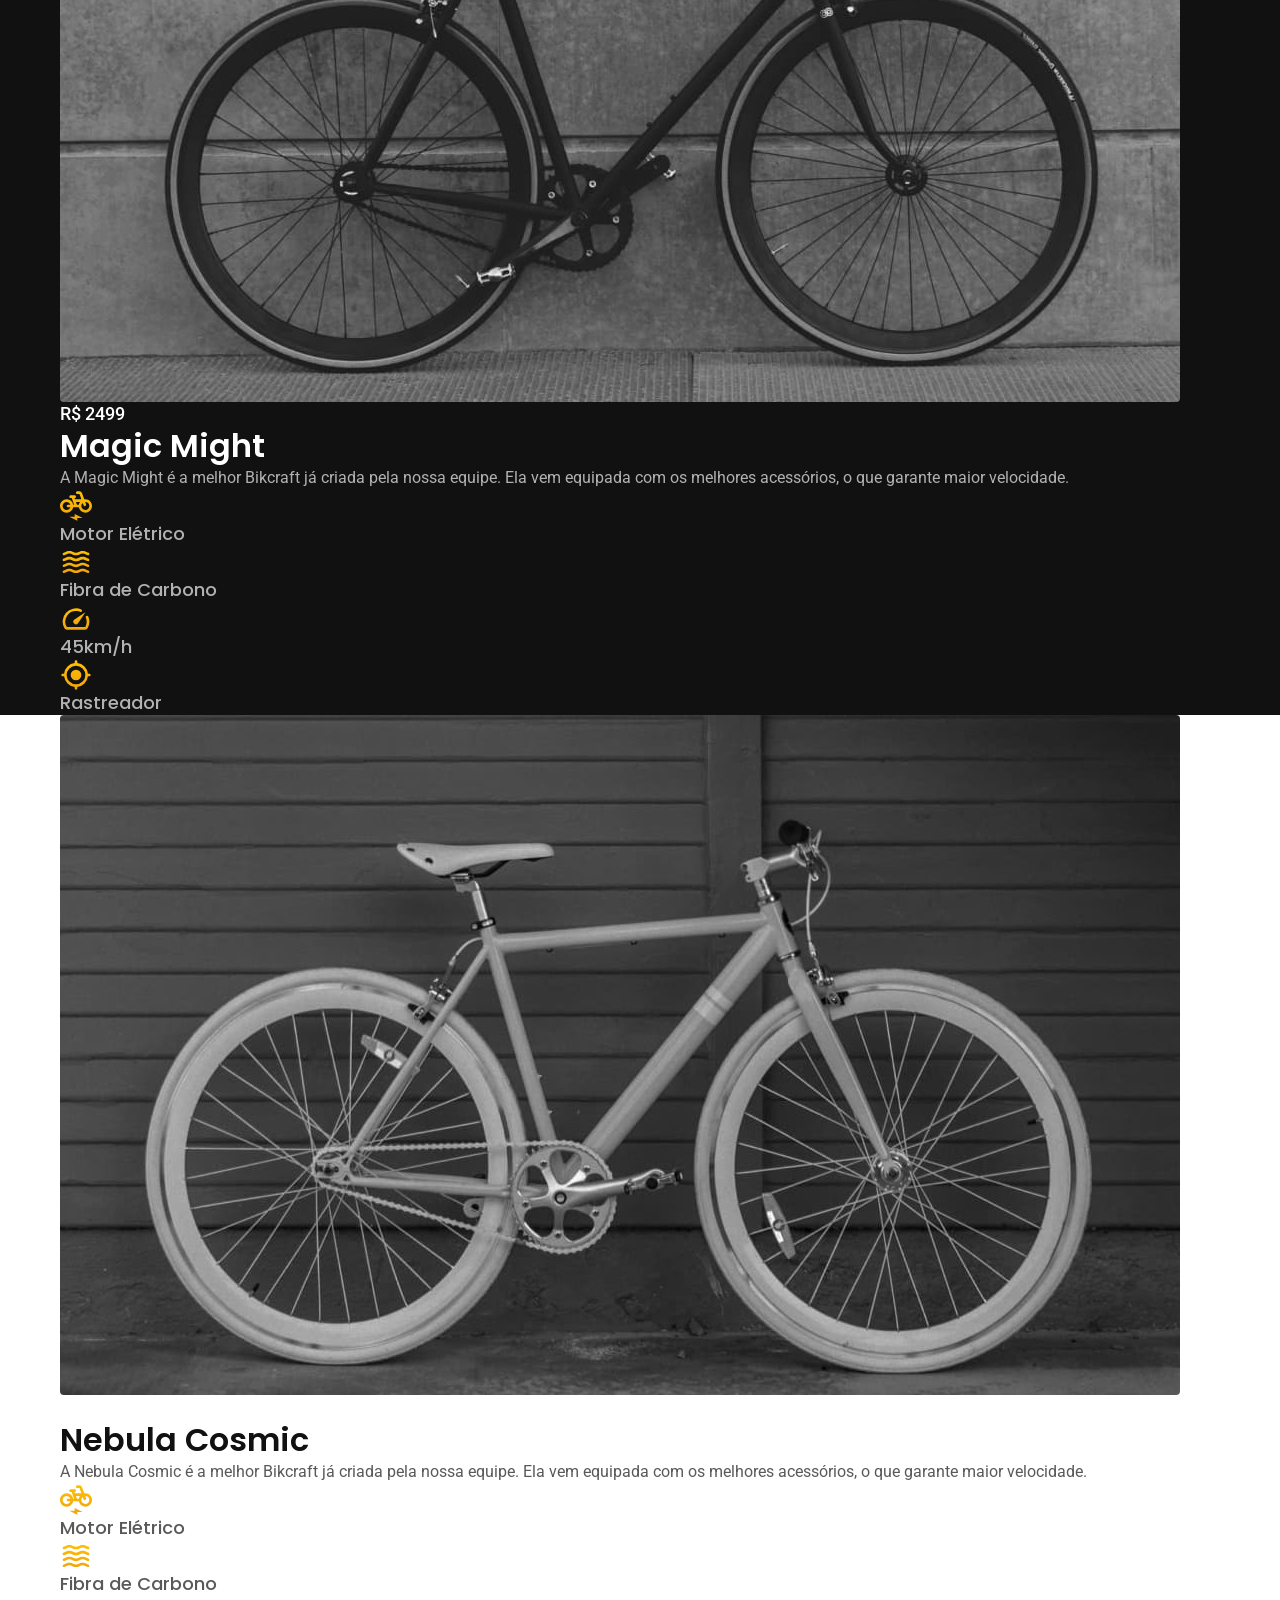
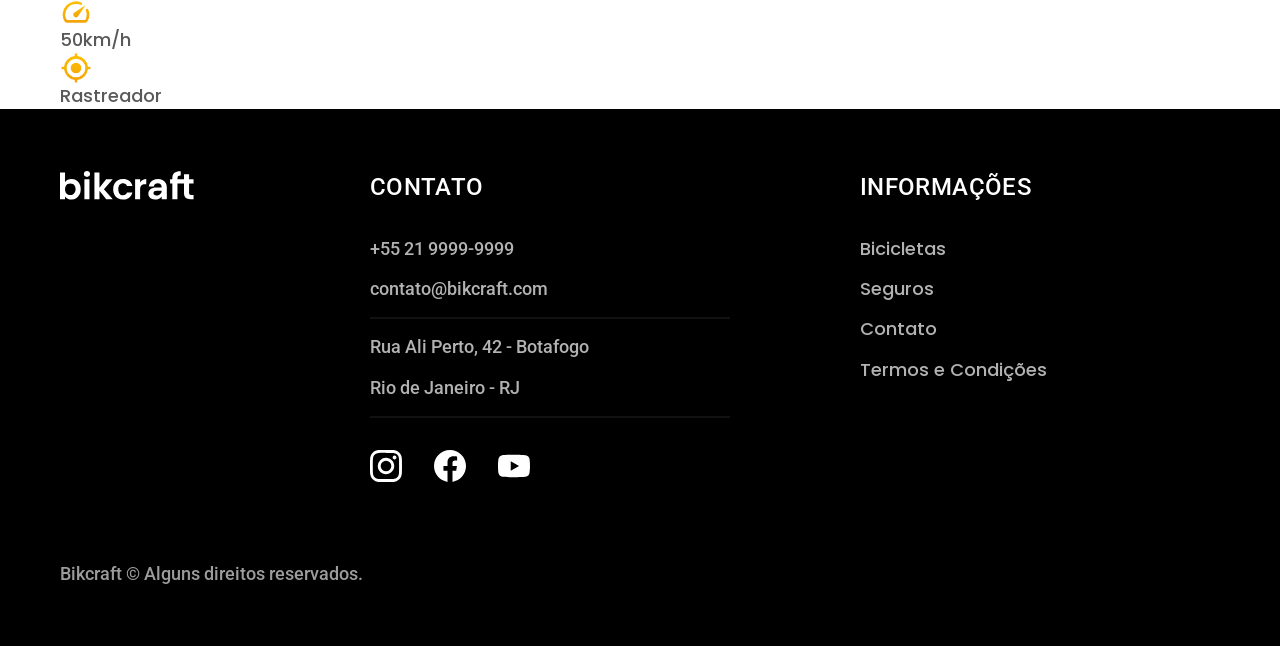
==== commit b26383d0: "removed div" ====
--- a/bicicletas.html
+++ b/bicicletas.html
@@ -38,23 +38,21 @@
       </div>
     </div>
 
-    <div class="bicicletas-bg">
-      <div class="bicicletas container">
-        <div class="bicicletas-imagem">
-          <img src="./img/bicicletas/nimbus.jpg" alt="Bicicleta preta">
-          <span class="font-2-m cor-0">R$ 4999</span>
-        </div>
+    <div class="bicicletas container">
+      <div class="bicicletas-imagem">
+        <img src="./img/bicicletas/nimbus.jpg" alt="Bicicleta preta">
+        <span class="font-2-m cor-0">R$ 4999</span>
+      </div>
 
-        <div class="bicicletas-conteudo">
-          <h2 class="font-1-xl">Nimbus Stark</h2>
-          <p class="font-2-s cor-8">A Nimbus Stark é a melhor Bikcraft já criada pela nossa equipe. Ela vem equipada com os melhores acessórios, o que garante maior velocidade.</p>
-          <ul class="font-1-m cor-8">
-            <li><img src="./img/icones/eletrica.svg" alt="">Motor Elétrico</li>
-            <li><img src="./img/icones/carbono.svg" alt="">Fibra de Carbono</li>
-            <li><img src="./img/icones/velocidade.svg" alt="">50km/h</li>
-            <li><img src="./img/icones/rastreador.svg" alt="">Rastreador</li>
-          </ul>
-        </div>
+      <div class="bicicletas-conteudo">
+        <h2 class="font-1-xl">Nimbus Stark</h2>
+        <p class="font-2-s cor-8">A Nimbus Stark é a melhor Bikcraft já criada pela nossa equipe. Ela vem equipada com os melhores acessórios, o que garante maior velocidade.</p>
+        <ul class="font-1-m cor-8">
+          <li><img src="./img/icones/eletrica.svg" alt="">Motor Elétrico</li>
+          <li><img src="./img/icones/carbono.svg" alt="">Fibra de Carbono</li>
+          <li><img src="./img/icones/velocidade.svg" alt="">50km/h</li>
+          <li><img src="./img/icones/rastreador.svg" alt="">Rastreador</li>
+        </ul>
       </div>
     </div>
 
@@ -78,23 +76,21 @@
       </div>
     </div>
 
-    <div class="bicicletas-bg">
-      <div class="bicicletas container">
-        <div class="bicicletas-imagem">
-          <img src="./img/bicicletas/nebula.jpg" alt="Bicicleta preta">
-          <span class="font-2-m cor-0">R$ 3999</span>
-        </div>
+    <div class="bicicletas container">
+      <div class="bicicletas-imagem">
+        <img src="./img/bicicletas/nebula.jpg" alt="Bicicleta preta">
+        <span class="font-2-m cor-0">R$ 3999</span>
+      </div>
 
-        <div class="bicicletas-conteudo">
-          <h2 class="font-1-xl">Nebula Cosmic</h2>
-          <p class="font-2-s cor-8">A Nebula Cosmic é a melhor Bikcraft já criada pela nossa equipe. Ela vem equipada com os melhores acessórios, o que garante maior velocidade.</p>
-          <ul class="font-1-m cor-8">
-            <li><img src="./img/icones/eletrica.svg" alt="">Motor Elétrico</li>
-            <li><img src="./img/icones/carbono.svg" alt="">Fibra de Carbono</li>
-            <li><img src="./img/icones/velocidade.svg" alt="">50km/h</li>
-            <li><img src="./img/icones/rastreador.svg" alt="">Rastreador</li>
-          </ul>
-        </div>
+      <div class="bicicletas-conteudo">
+        <h2 class="font-1-xl">Nebula Cosmic</h2>
+        <p class="font-2-s cor-8">A Nebula Cosmic é a melhor Bikcraft já criada pela nossa equipe. Ela vem equipada com os melhores acessórios, o que garante maior velocidade.</p>
+        <ul class="font-1-m cor-8">
+          <li><img src="./img/icones/eletrica.svg" alt="">Motor Elétrico</li>
+          <li><img src="./img/icones/carbono.svg" alt="">Fibra de Carbono</li>
+          <li><img src="./img/icones/velocidade.svg" alt="">50km/h</li>
+          <li><img src="./img/icones/rastreador.svg" alt="">Rastreador</li>
+        </ul>
       </div>
     </div>
   </main>
--- a/css/style.css
+++ b/css/style.css
@@ -12,6 +12,7 @@
 @import "./home/depoimento.css";
 
 @import "./bicicletas/bicicletas-lista.css";
+@import "./bicicletas/bicicletas.css";
 
 @import "./seguros/seguros.css";
 
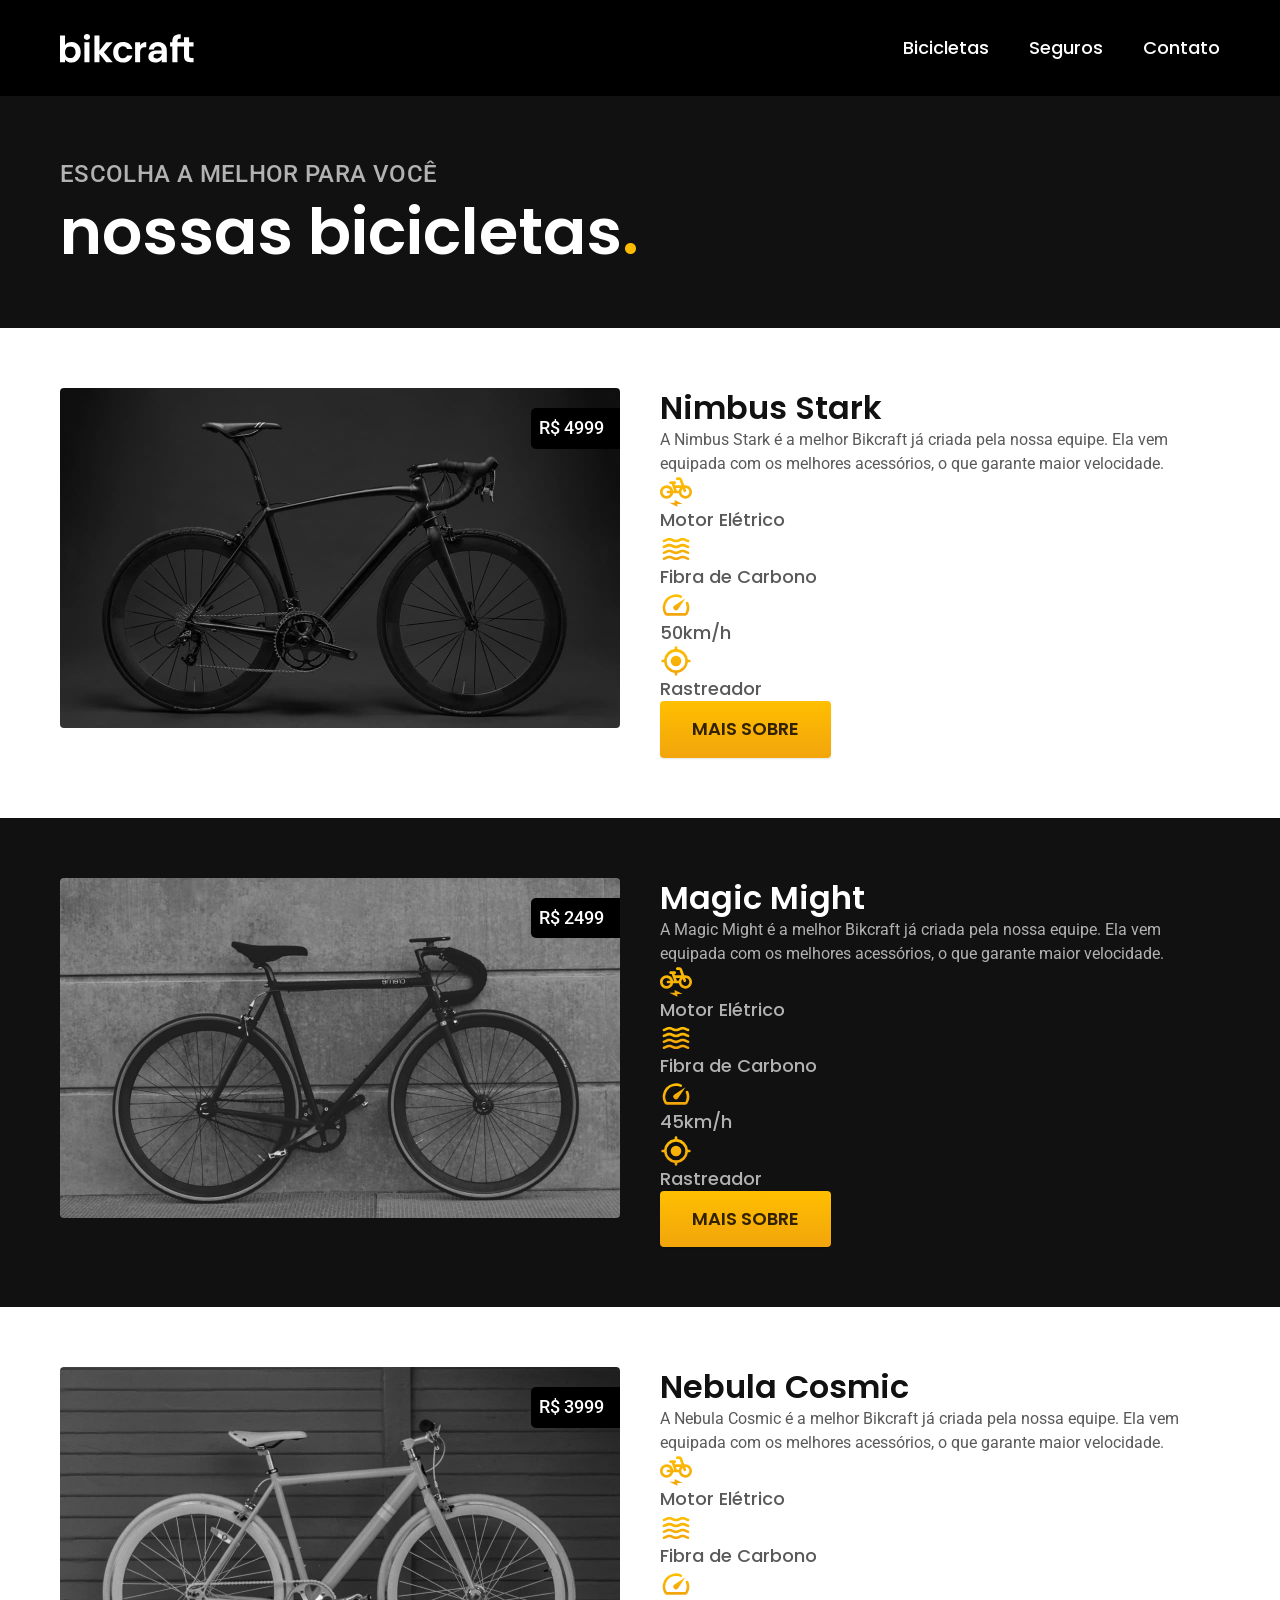
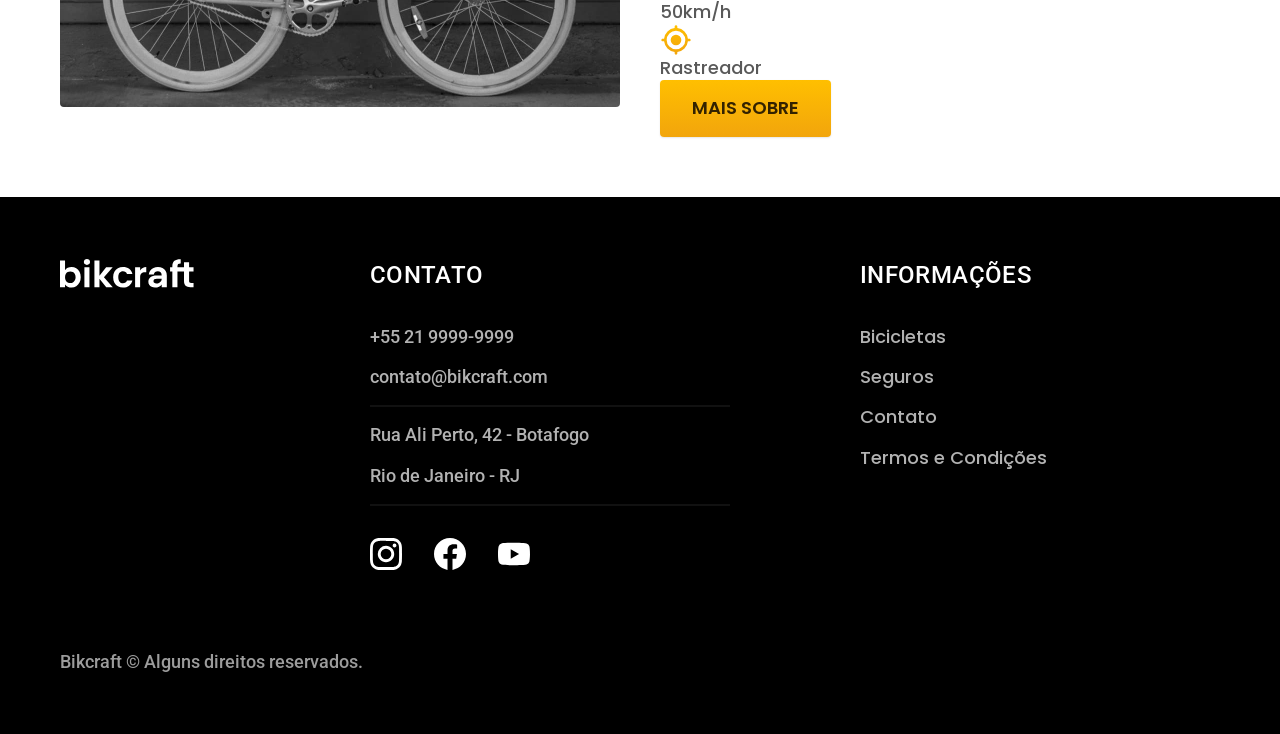
==== commit d1235302: "created a" ====
--- a/bicicletas.html
+++ b/bicicletas.html
@@ -53,6 +53,7 @@
           <li><img src="./img/icones/velocidade.svg" alt="">50km/h</li>
           <li><img src="./img/icones/rastreador.svg" alt="">Rastreador</li>
         </ul>
+        <a class="botao seta" href="./bicicletas/nimbus.html">Mais sobre</a>
       </div>
     </div>
 
@@ -72,6 +73,7 @@
             <li><img src="./img/icones/velocidade.svg" alt="">45km/h</li>
             <li><img src="./img/icones/rastreador.svg" alt="">Rastreador</li>
           </ul>
+          <a class="botao seta" href="./bicicletas/magic.html">Mais sobre</a>
         </div>
       </div>
     </div>
@@ -91,6 +93,7 @@
           <li><img src="./img/icones/velocidade.svg" alt="">50km/h</li>
           <li><img src="./img/icones/rastreador.svg" alt="">Rastreador</li>
         </ul>
+        <a class="botao seta" href="./bicicletas/nebula.html">Mais sobre</a>
       </div>
     </div>
   </main>
